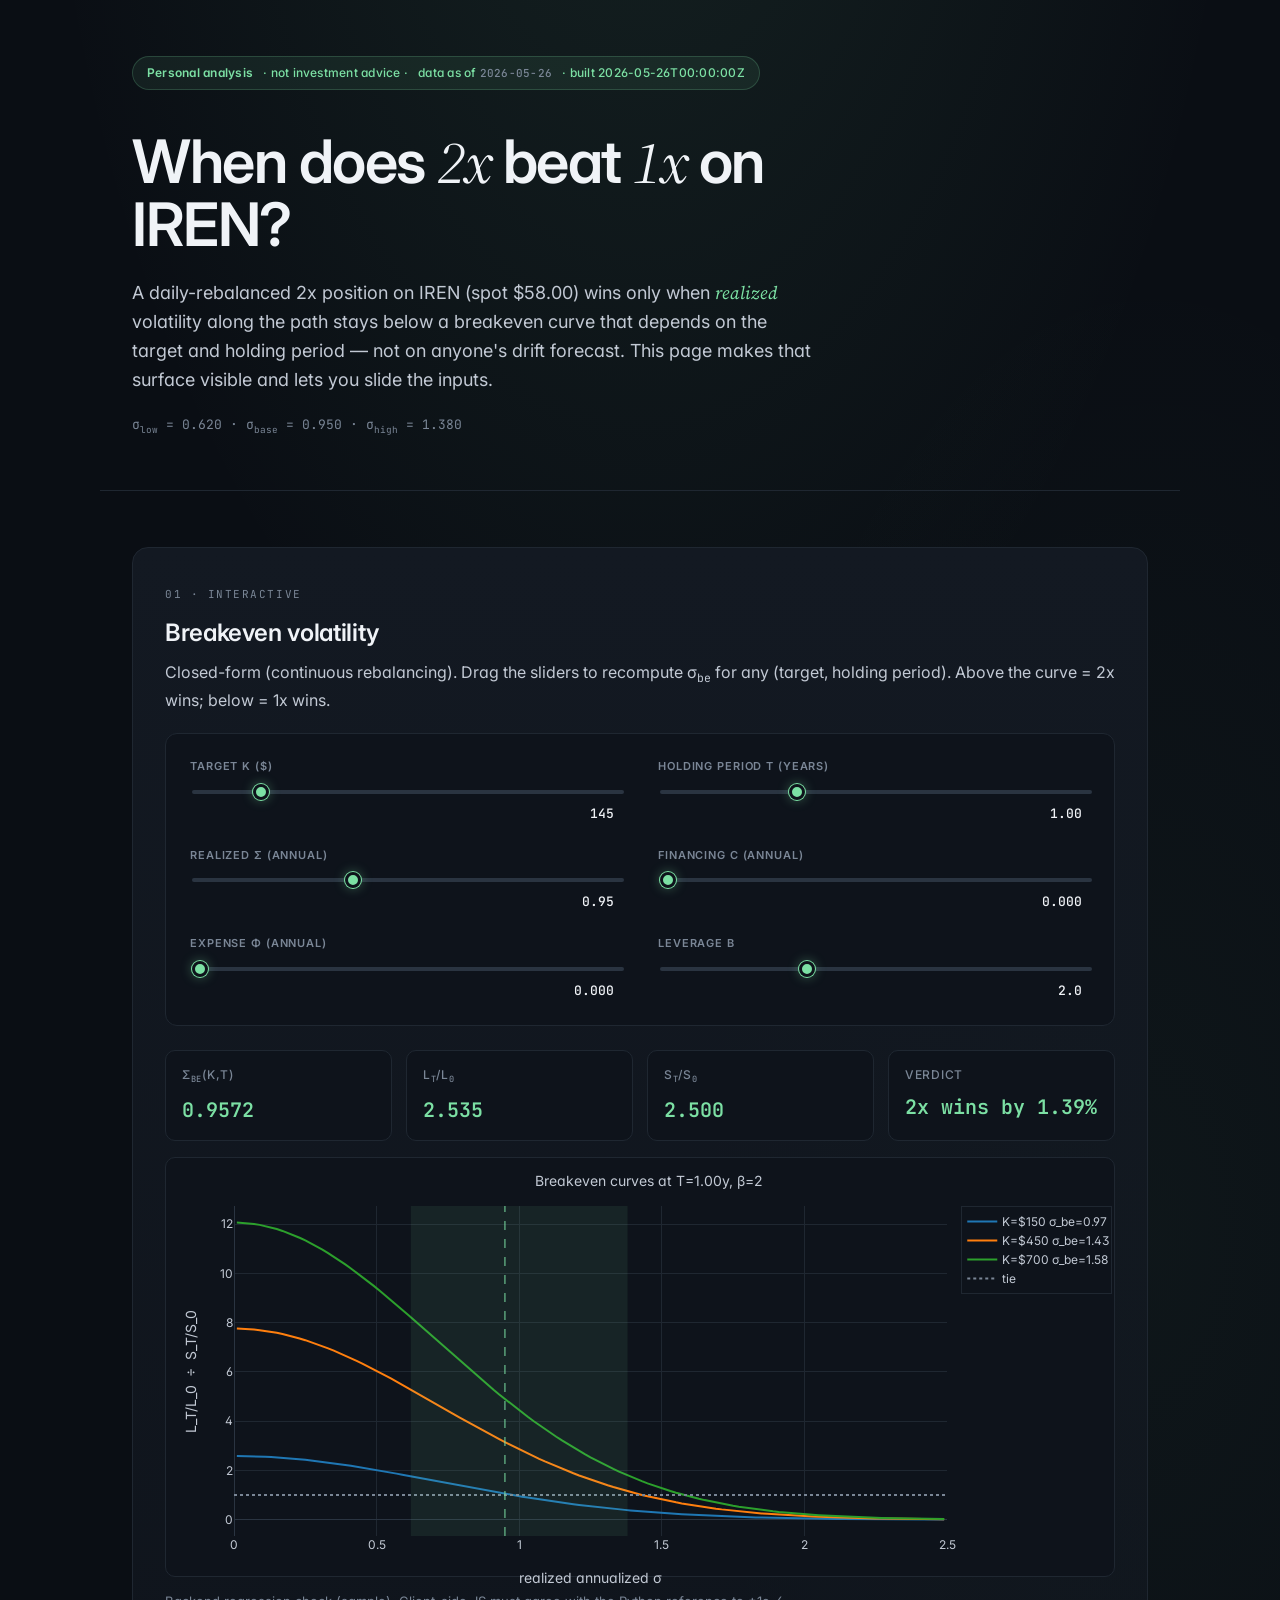
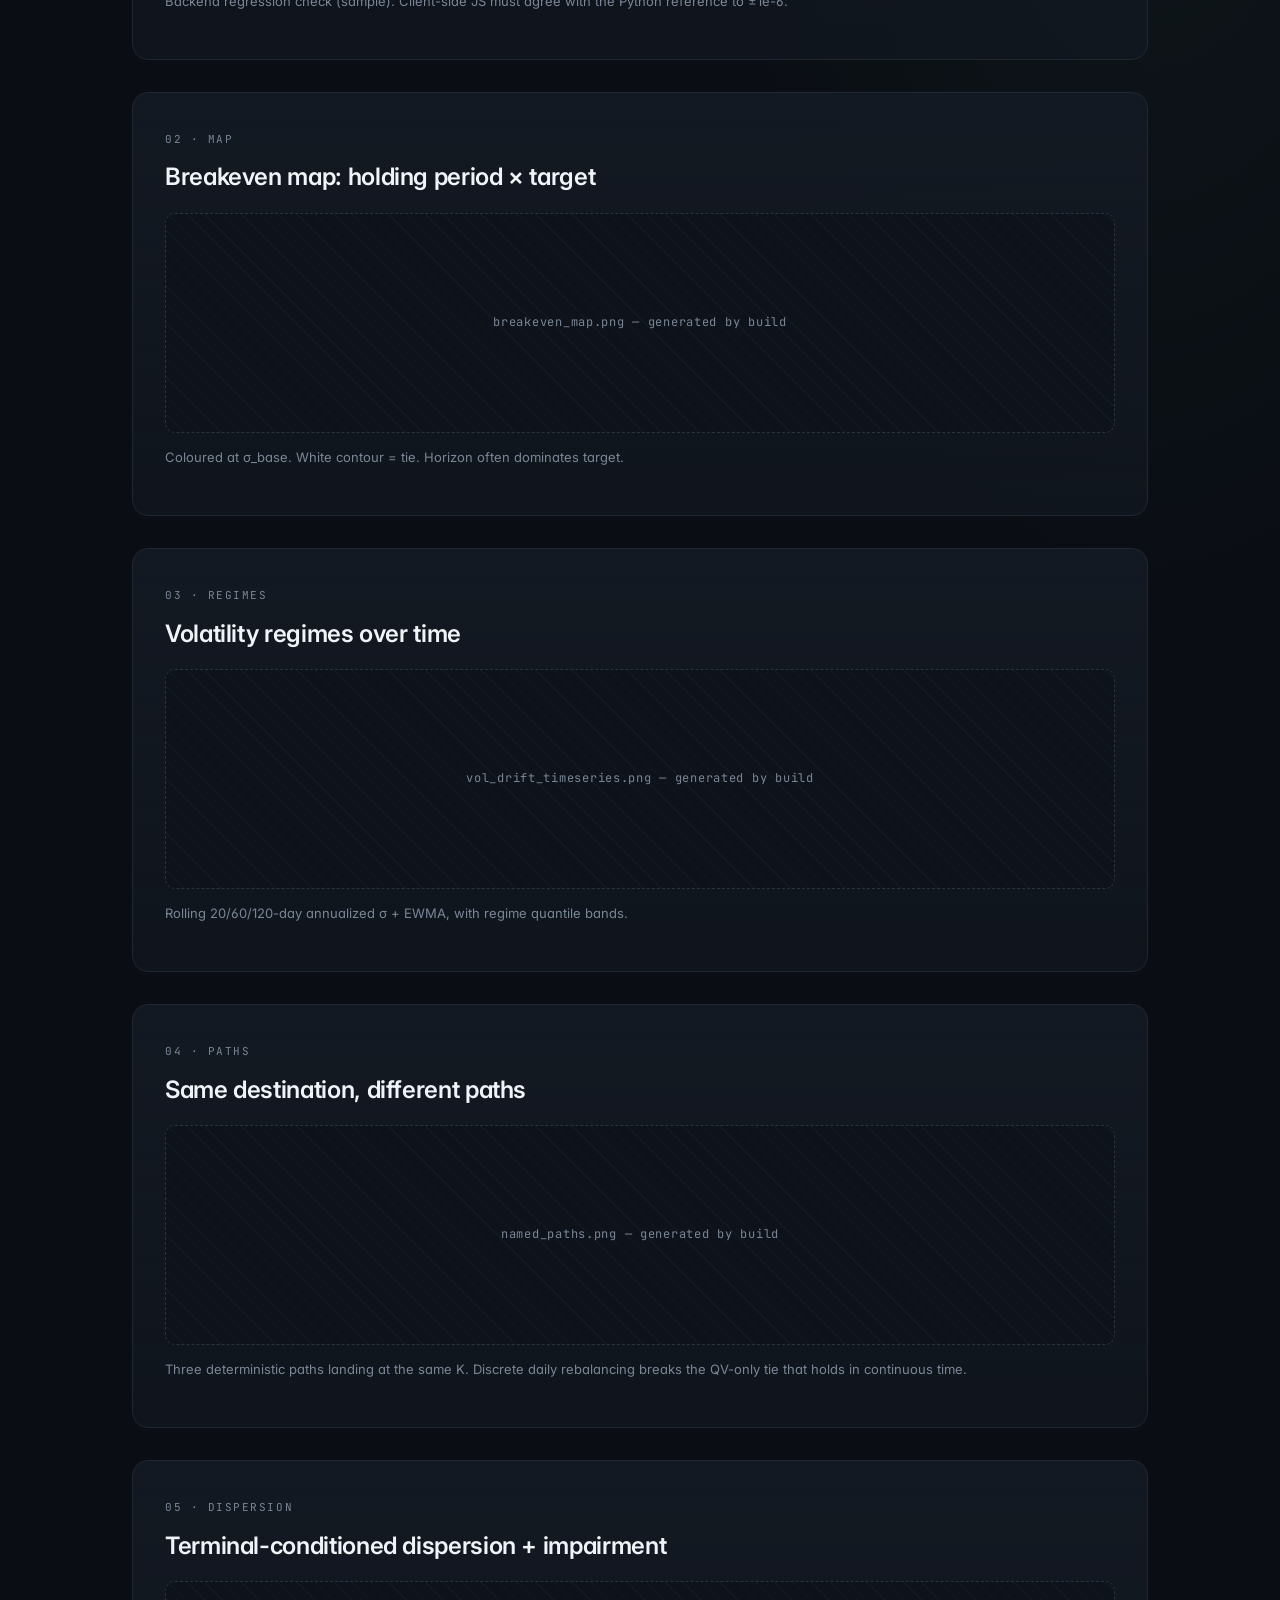
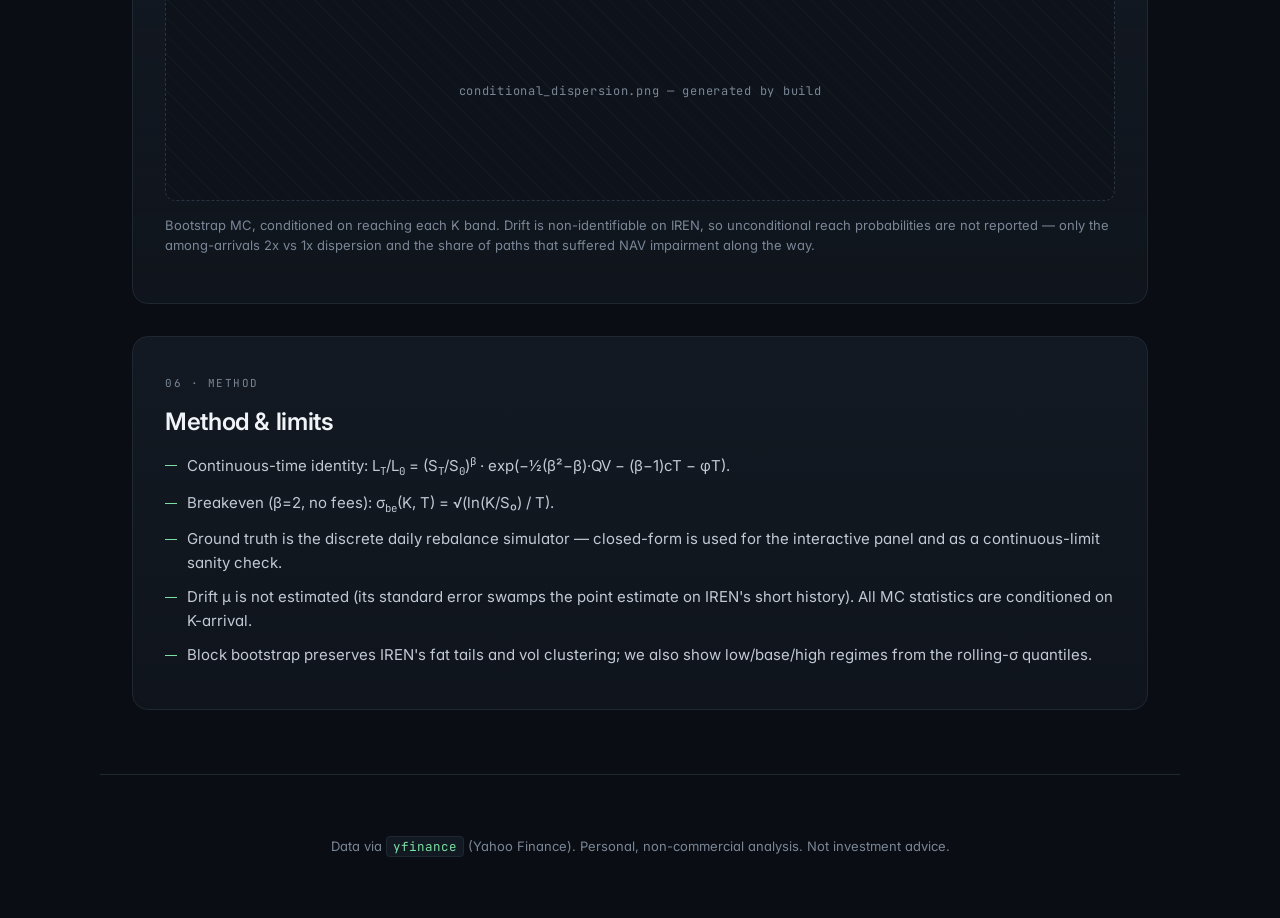
==== web/preview.html @ 47fc7bf4 "Revise : design" ====
<!doctype html>
<!--
  Local preview only — opens directly from disk with sibling-relative paths
  and dummy values. The real template is index.html; the build (`python -m
  ilb.cli build-site`) copies styles.css/breakeven.js into site/assets/ and
  substitutes the {{...}} placeholders. Plot PNGs only exist after build.
-->
<html lang="en">
<head>
  <meta charset="utf-8">
  <meta name="viewport" content="width=device-width, initial-scale=1">
  <title>IREN 2x — breakeven volatility (preview)</title>
  <link rel="preconnect" href="https://fonts.googleapis.com">
  <link rel="preconnect" href="https://fonts.gstatic.com" crossorigin>
  <link rel="stylesheet" href="https://fonts.googleapis.com/css2?family=Inter:wght@400;500;600;700&family=JetBrains+Mono:wght@400;500&family=Source+Serif+4:ital,wght@1,400&display=swap">
  <link rel="stylesheet" href="./styles.css">
  <script src="https://cdn.plot.ly/plotly-2.35.2.min.js" charset="utf-8"></script>
</head>
<body>
  <header>
    <div class="banner">
      <strong>Personal analysis</strong>
      <span>· not investment advice ·</span>
      <span>data as of <time>2026-05-26</time></span>
      <span>· built 2026-05-26T00:00:00Z</span>
    </div>
    <h1>When does <em>2x</em> beat <em>1x</em> on IREN?</h1>
    <p class="lede">
      A daily-rebalanced 2x position on IREN (spot $58.00) wins only when
      <em>realized</em> volatility along the path stays below a breakeven curve
      that depends on the target and holding period — not on anyone's drift
      forecast. This page makes that surface visible and lets you slide the inputs.
    </p>
    <p class="lede small">
      σ<sub>low</sub> = 0.620  ·  σ<sub>base</sub> = 0.950  ·  σ<sub>high</sub> = 1.380
    </p>
  </header>

  <main>
    <section id="interactive">
      <span class="section-num">01 · Interactive</span>
      <h2>Breakeven volatility</h2>
      <p>
        Closed-form (continuous rebalancing). Drag the sliders to recompute
        σ<sub>be</sub> for any (target, holding period). Above the curve =
        2x wins; below = 1x wins.
      </p>
      <div class="controls">
        <label>Target K ($)
          <input type="range" id="ctl-K" min="20" max="800" step="5" value="150">
          <output id="out-K">150</output>
        </label>
        <label>Holding period T (years)
          <input type="range" id="ctl-T" min="0.1" max="3" step="0.05" value="1">
          <output id="out-T">1.00</output>
        </label>
        <label>Realized σ (annual)
          <input type="range" id="ctl-sigma" min="0.05" max="2.5" step="0.01" value="0.95">
          <output id="out-sigma">0.95</output>
        </label>
        <label>Financing c (annual)
          <input type="range" id="ctl-c" min="0" max="0.15" step="0.005" value="0">
          <output id="out-c">0.000</output>
        </label>
        <label>Expense φ (annual)
          <input type="range" id="ctl-phi" min="0" max="0.05" step="0.001" value="0">
          <output id="out-phi">0.000</output>
        </label>
        <label>Leverage β
          <input type="range" id="ctl-beta" min="1.5" max="3" step="0.1" value="2">
          <output id="out-beta">2.0</output>
        </label>
      </div>
      <div class="readouts">
        <div>σ<sub>be</sub>(K,T)<strong id="rd-sigma-be">—</strong></div>
        <div>L<sub>T</sub>/L<sub>0</sub><strong id="rd-LT">—</strong></div>
        <div>S<sub>T</sub>/S<sub>0</sub><strong id="rd-ST">—</strong></div>
        <div>Verdict<strong id="rd-verdict">—</strong></div>
      </div>
      <div id="plot-curve" class="plot"></div>
      <p class="caption">
        Backend regression check (sample). Client-side JS must agree with the
        Python reference to ±1e-6.
      </p>
    </section>

    <section>
      <span class="section-num">02 · Map</span>
      <h2>Breakeven map: holding period × target</h2>
      <div class="plot-placeholder">breakeven_map.png — generated by build</div>
      <p class="caption">Coloured at σ_base. White contour = tie. Horizon often dominates target.</p>
    </section>

    <section>
      <span class="section-num">03 · Regimes</span>
      <h2>Volatility regimes over time</h2>
      <div class="plot-placeholder">vol_drift_timeseries.png — generated by build</div>
      <p class="caption">Rolling 20/60/120-day annualized σ + EWMA, with regime quantile bands.</p>
    </section>

    <section>
      <span class="section-num">04 · Paths</span>
      <h2>Same destination, different paths</h2>
      <div class="plot-placeholder">named_paths.png — generated by build</div>
      <p class="caption">
        Three deterministic paths landing at the same K. Discrete daily
        rebalancing breaks the QV-only tie that holds in continuous time.
      </p>
    </section>

    <section>
      <span class="section-num">05 · Dispersion</span>
      <h2>Terminal-conditioned dispersion + impairment</h2>
      <div class="plot-placeholder">conditional_dispersion.png — generated by build</div>
      <p class="caption">
        Bootstrap MC, conditioned on reaching each K band. Drift is
        non-identifiable on IREN, so unconditional reach probabilities are
        not reported — only the among-arrivals 2x vs 1x dispersion and the
        share of paths that suffered NAV impairment along the way.
      </p>
    </section>

    <section id="method">
      <span class="section-num">06 · Method</span>
      <h2>Method &amp; limits</h2>
      <ul>
        <li>Continuous-time identity:
            L<sub>T</sub>/L<sub>0</sub> = (S<sub>T</sub>/S<sub>0</sub>)<sup>β</sup>
            · exp(−½(β²−β)·QV − (β−1)cT − φT).</li>
        <li>Breakeven (β=2, no fees): σ<sub>be</sub>(K, T) = √(ln(K/S₀) / T).</li>
        <li>Ground truth is the discrete daily rebalance simulator — closed-form
            is used for the interactive panel and as a continuous-limit sanity check.</li>
        <li>Drift μ is not estimated (its standard error swamps the point estimate
            on IREN's short history). All MC statistics are conditioned on K-arrival.</li>
        <li>Block bootstrap preserves IREN's fat tails and vol clustering; we
            also show low/base/high regimes from the rolling-σ quantiles.</li>
      </ul>
    </section>
  </main>

  <footer>
    <p>
      Data via <code>yfinance</code> (Yahoo Finance). Personal, non-commercial
      analysis. Not investment advice.
    </p>
  </footer>

  <style>
    .plot-placeholder {
      display: flex;
      align-items: center;
      justify-content: center;
      min-height: 220px;
      margin-top: 16px;
      border: 1px dashed var(--border-strong);
      border-radius: 10px;
      background:
        repeating-linear-gradient(45deg, transparent 0 12px, rgba(124,224,164,0.03) 12px 13px),
        var(--bg-2);
      color: var(--muted);
      font-family: var(--mono);
      font-size: 12px;
      letter-spacing: 0.06em;
    }
  </style>

  <script>
    // Stub inputs so breakeven.js can render the live Plotly curve without
    // needing the build-time inputs.json next to it.
    (function () {
      const stub = { spot: 58, targets: [150, 450, 700],
                     regimes: { low: 0.62, base: 0.95, high: 1.38 } };
      const origFetch = window.fetch;
      window.fetch = function (input, init) {
        if (typeof input === "string" && input.endsWith("inputs.json")) {
          return Promise.resolve(new Response(JSON.stringify(stub),
            { status: 200, headers: { "Content-Type": "application/json" } }));
        }
        return origFetch ? origFetch(input, init) : Promise.reject("no fetch");
      };
    })();
  </script>
  <script src="./breakeven.js"></script>
</body>
</html>
---- web/styles.css ----
:root {
  --bg: #0a0e14;
  --bg-2: #0e131b;
  --panel: #131922;
  --panel-2: #1a212c;
  --text: #f0f3f7;
  --text-dim: #c2c9d4;
  --muted: #7a8696;
  --border: #1f2731;
  --border-strong: #2a3441;
  --accent: #7ce0a4;
  --accent-soft: rgba(124, 224, 164, 0.08);
  --accent-warm: #f4b65a;
  --good: #7ce0a4;
  --bad: #ef6b5c;
  --mono: "JetBrains Mono", ui-monospace, "SFMono-Regular", Menlo, monospace;
  --sans: "Inter", -apple-system, BlinkMacSystemFont, "Segoe UI", Roboto, sans-serif;
  --serif: "Source Serif 4", "Source Serif Pro", Georgia, serif;
}

* { box-sizing: border-box; }

html { scroll-behavior: smooth; }
html, body { margin: 0; background: var(--bg); color: var(--text); }

body {
  font-family: var(--sans);
  font-feature-settings: "cv11", "ss01";
  -webkit-font-smoothing: antialiased;
  -moz-osx-font-smoothing: grayscale;
  line-height: 1.6;
  min-height: 100vh;
  background:
    radial-gradient(ellipse 80% 50% at 50% -10%, rgba(124, 224, 164, 0.10), transparent 60%),
    radial-gradient(ellipse 60% 40% at 90% 30%, rgba(124, 224, 164, 0.04), transparent 60%),
    var(--bg);
}

em {
  font-family: var(--serif);
  font-style: italic;
  font-weight: 400;
  color: var(--text);
}

header, main, footer {
  max-width: 1080px;
  margin: 0 auto;
  padding: 0 32px;
}

header {
  padding-top: 56px;
  padding-bottom: 40px;
  border-bottom: 1px solid var(--border);
  margin-bottom: 56px;
}

.banner {
  display: inline-flex;
  align-items: center;
  gap: 10px;
  background: var(--accent-soft);
  color: var(--accent);
  padding: 6px 14px;
  border: 1px solid rgba(124, 224, 164, 0.2);
  border-radius: 100px;
  font-size: 12px;
  font-weight: 500;
  letter-spacing: 0.02em;
  margin-bottom: 32px;
}
.banner strong { font-weight: 600; }
.banner time {
  color: var(--muted);
  font-family: var(--mono);
  font-size: 11px;
}

h1 {
  font-size: clamp(36px, 5.2vw, 60px);
  line-height: 1.04;
  letter-spacing: -0.025em;
  font-weight: 600;
  margin: 8px 0 24px;
  max-width: 18ch;
}

h2 {
  font-size: 24px;
  margin: 0 0 8px;
  font-weight: 600;
  letter-spacing: -0.015em;
  border: none;
  padding: 0;
}

.lede {
  color: var(--text-dim);
  max-width: 680px;
  font-size: 18px;
  font-weight: 400;
  line-height: 1.6;
}
.lede.small {
  font-size: 13px;
  color: var(--muted);
  margin-top: 20px;
  font-family: var(--mono);
}
.lede em { color: var(--accent); }

section {
  margin-bottom: 32px;
  padding: 32px;
  background: linear-gradient(180deg, var(--panel) 0%, rgba(19, 25, 34, 0.6) 100%);
  border: 1px solid var(--border);
  border-radius: 16px;
  transition: border-color 0.2s ease, transform 0.2s ease;
}
section:hover { border-color: var(--border-strong); }

.section-num {
  display: inline-block;
  font-family: var(--mono);
  font-size: 11px;
  color: var(--muted);
  letter-spacing: 0.14em;
  text-transform: uppercase;
  margin-bottom: 10px;
}

section p {
  color: var(--text-dim);
  margin: 8px 0 16px;
}

section img {
  display: block;
  max-width: 100%;
  height: auto;
  margin-top: 16px;
  border: 1px solid var(--border);
  border-radius: 10px;
  background: var(--bg-2);
}

.caption {
  color: var(--muted);
  font-size: 13px;
  margin-top: 14px;
  line-height: 1.55;
}

.controls {
  display: grid;
  grid-template-columns: repeat(2, minmax(280px, 1fr));
  gap: 22px 36px;
  background: var(--bg-2);
  padding: 24px;
  border-radius: 12px;
  border: 1px solid var(--border);
  margin: 20px 0;
}
@media (max-width: 720px) {
  .controls { grid-template-columns: 1fr; gap: 18px; }
  header, main, footer { padding: 0 20px; }
  header { padding-top: 32px; }
  section { padding: 24px 20px; }
  h1 { font-size: 34px; }
}

.controls label {
  display: grid;
  grid-template-columns: 1fr auto;
  align-items: baseline;
  font-size: 11px;
  color: var(--muted);
  gap: 8px;
  text-transform: uppercase;
  letter-spacing: 0.08em;
  font-weight: 600;
}
.controls input[type="range"] {
  -webkit-appearance: none;
  appearance: none;
  width: 100%;
  height: 4px;
  background: var(--border-strong);
  border-radius: 100px;
  accent-color: var(--accent);
  grid-column: 1 / 3;
  margin-top: 6px;
  outline: none;
  cursor: pointer;
}
.controls input[type="range"]::-webkit-slider-thumb {
  -webkit-appearance: none;
  appearance: none;
  width: 16px;
  height: 16px;
  background: var(--accent);
  border-radius: 50%;
  border: 3px solid var(--bg-2);
  box-shadow: 0 0 0 1px var(--accent), 0 0 12px rgba(124, 224, 164, 0.4);
  cursor: grab;
  transition: transform 0.15s ease;
}
.controls input[type="range"]::-webkit-slider-thumb:active { transform: scale(1.15); cursor: grabbing; }
.controls input[type="range"]::-moz-range-thumb {
  width: 14px;
  height: 14px;
  background: var(--accent);
  border-radius: 50%;
  border: 2px solid var(--bg-2);
  box-shadow: 0 0 0 1px var(--accent);
  cursor: grab;
}

.controls output {
  font-family: var(--mono);
  font-variant-numeric: tabular-nums;
  color: var(--text);
  text-align: right;
  font-size: 13px;
  letter-spacing: 0;
  text-transform: none;
  font-weight: 500;
}

.readouts {
  display: grid;
  grid-template-columns: repeat(auto-fit, minmax(220px, 1fr));
  gap: 14px;
  margin: 24px 0 8px;
}
.readouts > div {
  background: var(--bg-2);
  border: 1px solid var(--border);
  border-radius: 10px;
  padding: 14px 16px;
  font-size: 12px;
  color: var(--muted);
  text-transform: uppercase;
  letter-spacing: 0.06em;
  font-weight: 500;
}
.readouts strong {
  display: block;
  color: var(--accent);
  font-family: var(--mono);
  font-variant-numeric: tabular-nums;
  font-size: 20px;
  font-weight: 600;
  margin-top: 6px;
  letter-spacing: 0;
  text-transform: none;
}

.plot {
  min-height: 420px;
  margin-top: 16px;
  background: var(--bg-2);
  border: 1px solid var(--border);
  border-radius: 10px;
  padding: 8px;
}

ul {
  padding-left: 0;
  list-style: none;
  margin: 12px 0 0;
}
ul li {
  padding-left: 22px;
  margin-bottom: 10px;
  position: relative;
  color: var(--text-dim);
  font-size: 15px;
  line-height: 1.6;
}
ul li::before {
  content: "";
  position: absolute;
  left: 0;
  top: 12px;
  width: 12px;
  height: 1px;
  background: var(--accent);
}

footer {
  padding: 48px 32px;
  text-align: center;
  color: var(--muted);
  font-size: 13px;
  margin-top: 64px;
  border-top: 1px solid var(--border);
  max-width: 1080px;
}

code {
  background: var(--panel);
  border: 1px solid var(--border);
  padding: 1px 6px;
  border-radius: 4px;
  font-size: 12.5px;
  font-family: var(--mono);
  color: var(--accent);
}

sub, sup {
  font-family: var(--mono);
  font-size: 0.72em;
}

::selection { background: var(--accent-soft); color: var(--accent); }
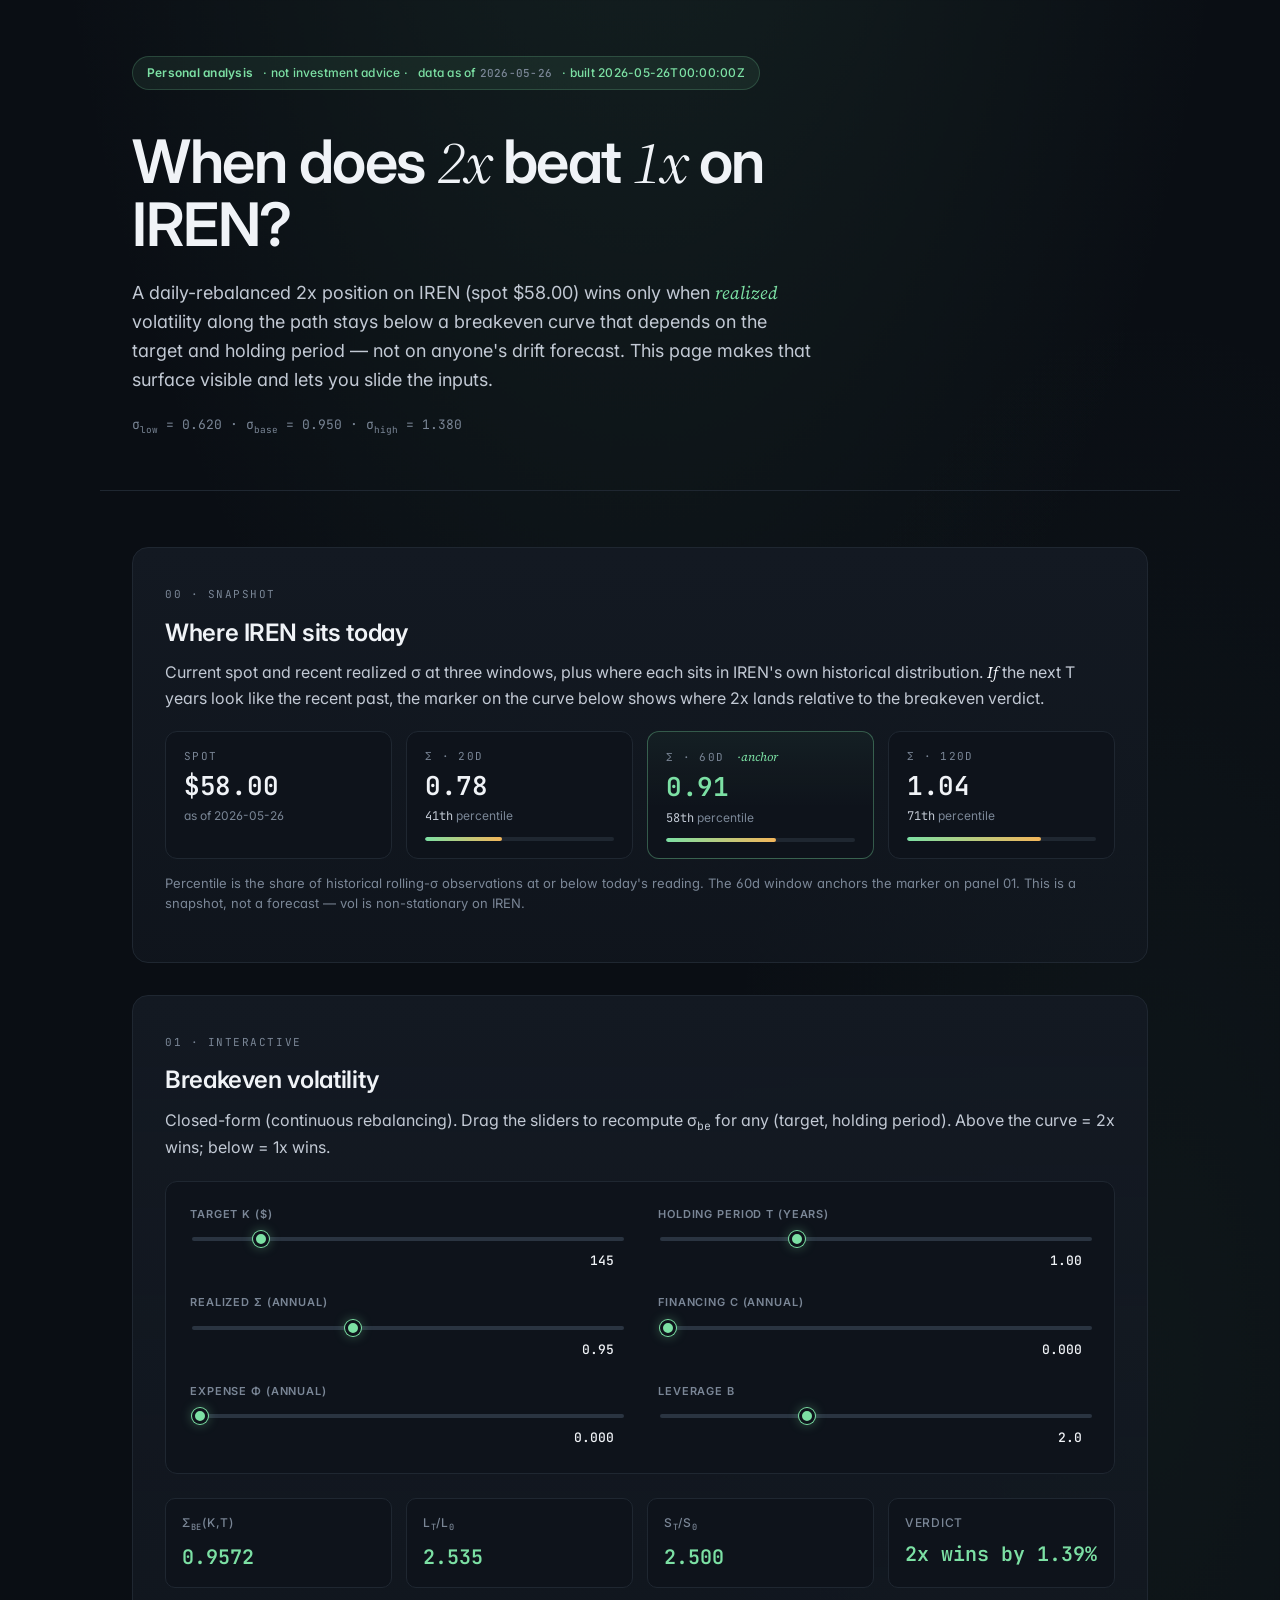
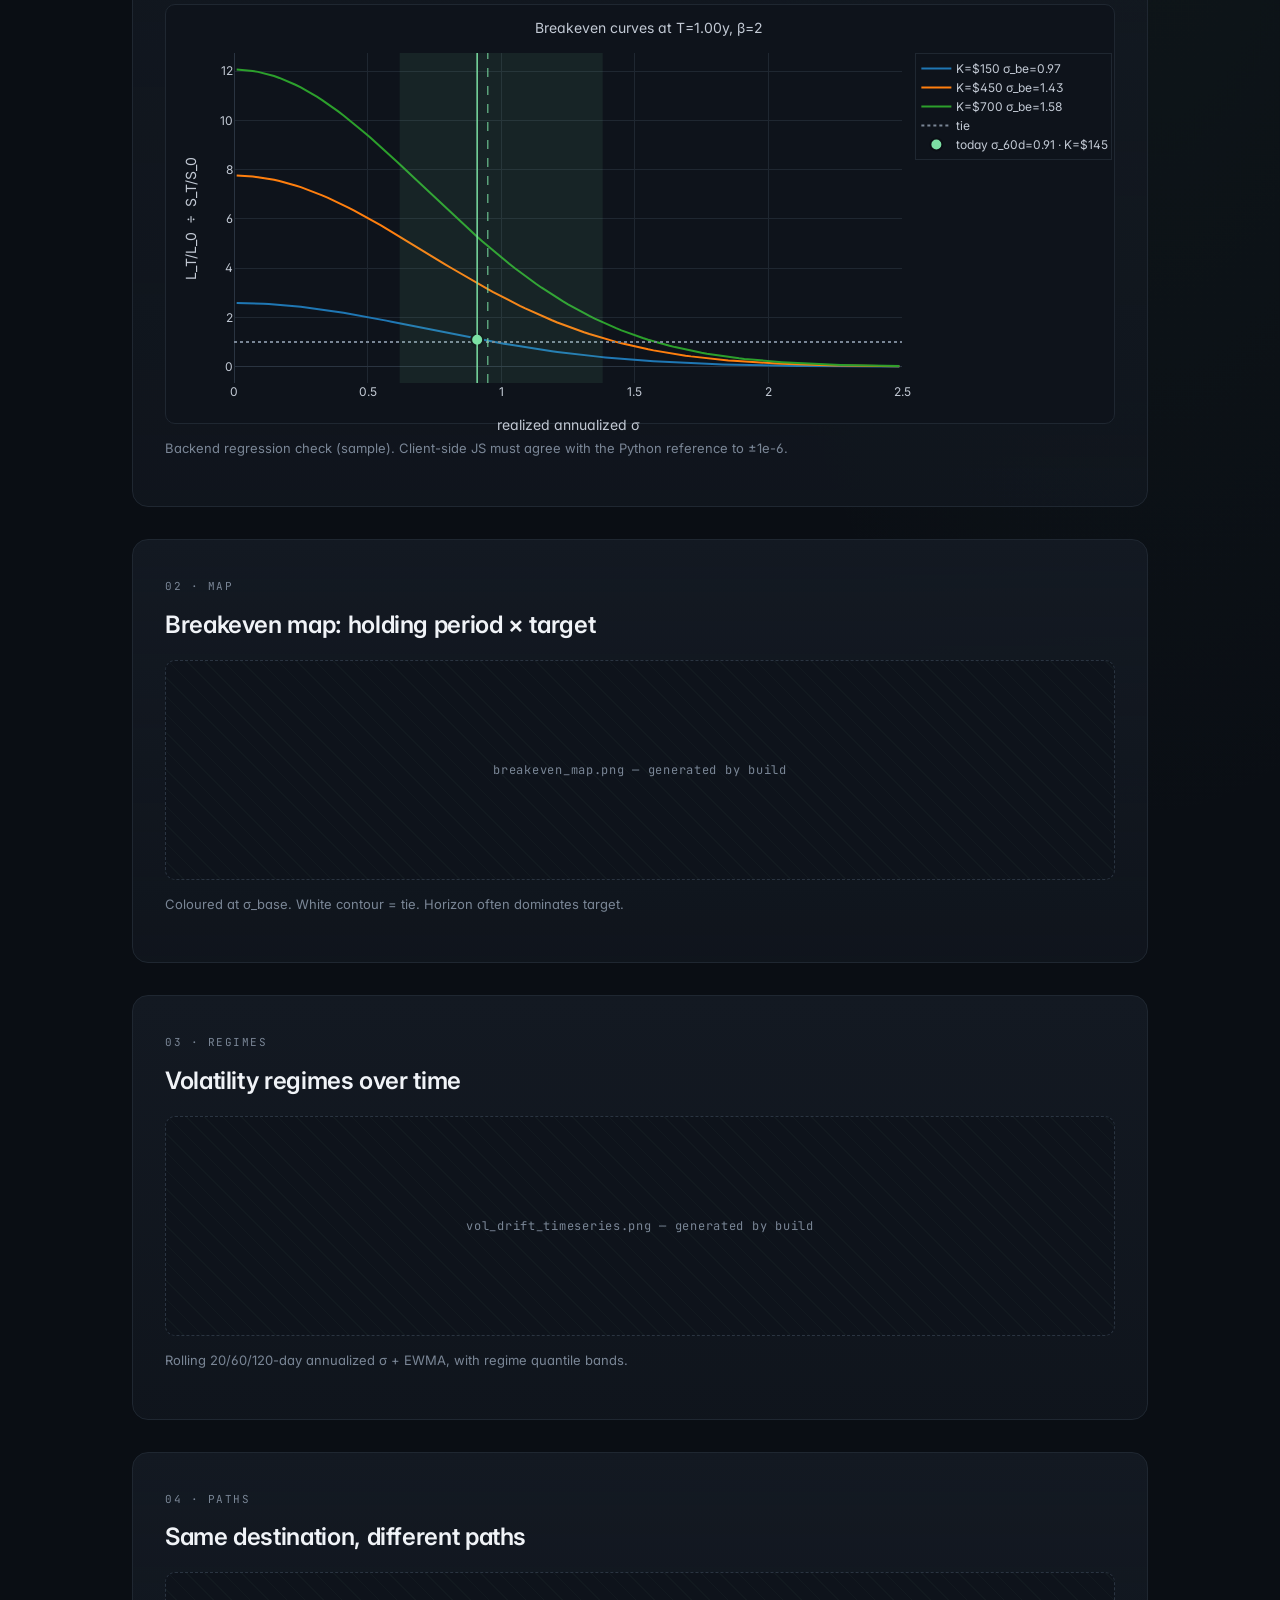
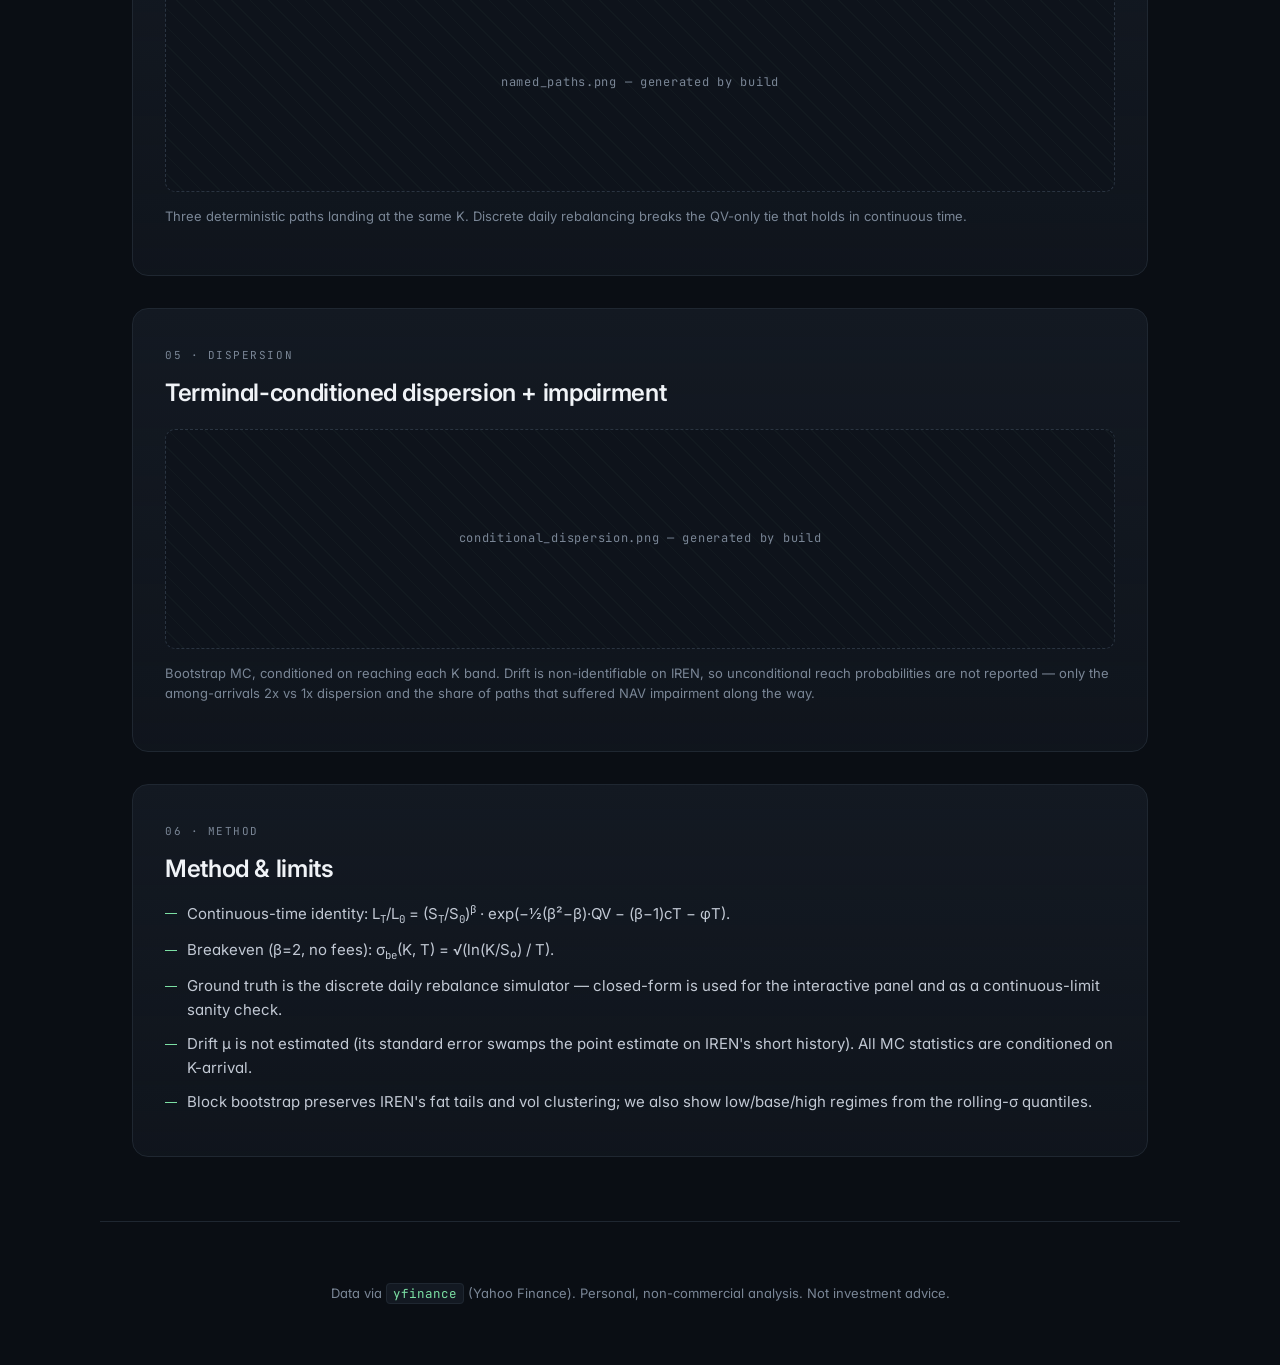
==== commit 9b2de4b3: "Revise : design" ====
--- a/web/preview.html
+++ b/web/preview.html
@@ -37,6 +37,47 @@
   </header>
 
   <main>
+    <section id="snapshot">
+      <span class="section-num">00 · Snapshot</span>
+      <h2>Where IREN sits today</h2>
+      <p>
+        Current spot and recent realized σ at three windows, plus where each
+        sits in IREN's own historical distribution. <em>If</em> the next
+        T years look like the recent past, the marker on the curve below shows
+        where 2x lands relative to the breakeven verdict.
+      </p>
+      <div class="snapshot-grid">
+        <div class="snap-card">
+          <span class="snap-label">Spot</span>
+          <strong class="snap-value" id="snap-spot">$58.00</strong>
+          <span class="snap-sub">as of 2026-05-26</span>
+        </div>
+        <div class="snap-card" data-window="20">
+          <span class="snap-label">σ · 20d</span>
+          <strong class="snap-value" id="snap-sig20">—</strong>
+          <span class="snap-sub"><span id="snap-pct20">—</span> percentile</span>
+          <div class="snap-bar"><div class="snap-bar-fill" id="snap-bar20"></div></div>
+        </div>
+        <div class="snap-card highlight" data-window="60">
+          <span class="snap-label">σ · 60d <em>·anchor</em></span>
+          <strong class="snap-value" id="snap-sig60">—</strong>
+          <span class="snap-sub"><span id="snap-pct60">—</span> percentile</span>
+          <div class="snap-bar"><div class="snap-bar-fill" id="snap-bar60"></div></div>
+        </div>
+        <div class="snap-card" data-window="120">
+          <span class="snap-label">σ · 120d</span>
+          <strong class="snap-value" id="snap-sig120">—</strong>
+          <span class="snap-sub"><span id="snap-pct120">—</span> percentile</span>
+          <div class="snap-bar"><div class="snap-bar-fill" id="snap-bar120"></div></div>
+        </div>
+      </div>
+      <p class="caption">
+        Percentile is the share of historical rolling-σ observations at or
+        below today's reading. The 60d window anchors the marker on panel 01.
+        This is a snapshot, not a forecast — vol is non-stationary on IREN.
+      </p>
+    </section>
+
     <section id="interactive">
       <span class="section-num">01 · Interactive</span>
       <h2>Breakeven volatility</h2>
@@ -169,7 +210,12 @@
     // needing the build-time inputs.json next to it.
     (function () {
       const stub = { spot: 58, targets: [150, 450, 700],
-                     regimes: { low: 0.62, base: 0.95, high: 1.38 } };
+                     regimes: { low: 0.62, base: 0.95, high: 1.38 },
+                     sigma_now: {
+                       d20:  { sigma: 0.78, pct: 0.41, window: 20 },
+                       d60:  { sigma: 0.91, pct: 0.58, window: 60 },
+                       d120: { sigma: 1.04, pct: 0.71, window: 120 }
+                     } };
       const origFetch = window.fetch;
       window.fetch = function (input, init) {
         if (typeof input === "string" && input.endsWith("inputs.json")) {
--- a/web/styles.css
+++ b/web/styles.css
@@ -266,6 +266,79 @@
   padding: 8px;
 }
 
+.snapshot-grid {
+  display: grid;
+  grid-template-columns: repeat(auto-fit, minmax(180px, 1fr));
+  gap: 14px;
+  margin: 20px 0 12px;
+}
+.snap-card {
+  background: var(--bg-2);
+  border: 1px solid var(--border);
+  border-radius: 12px;
+  padding: 16px 18px;
+  display: flex;
+  flex-direction: column;
+  gap: 6px;
+  transition: border-color 0.2s ease, transform 0.2s ease;
+}
+.snap-card:hover { border-color: var(--border-strong); }
+.snap-card.highlight {
+  border-color: rgba(124, 224, 164, 0.35);
+  background:
+    linear-gradient(180deg, rgba(124, 224, 164, 0.06) 0%, transparent 60%),
+    var(--bg-2);
+}
+.snap-label {
+  font-family: var(--mono);
+  font-size: 11px;
+  color: var(--muted);
+  text-transform: uppercase;
+  letter-spacing: 0.12em;
+}
+.snap-label em {
+  color: var(--accent);
+  font-style: italic;
+  font-family: var(--serif);
+  font-size: 12px;
+  margin-left: 4px;
+  letter-spacing: 0;
+  text-transform: none;
+}
+.snap-value {
+  font-family: var(--mono);
+  font-variant-numeric: tabular-nums;
+  font-size: 26px;
+  font-weight: 600;
+  color: var(--text);
+  letter-spacing: -0.01em;
+  line-height: 1.1;
+}
+.snap-card.highlight .snap-value { color: var(--accent); }
+.snap-sub {
+  font-size: 12px;
+  color: var(--muted);
+}
+.snap-sub span {
+  font-family: var(--mono);
+  color: var(--text-dim);
+  font-variant-numeric: tabular-nums;
+}
+.snap-bar {
+  margin-top: 4px;
+  height: 4px;
+  background: var(--border);
+  border-radius: 100px;
+  overflow: hidden;
+}
+.snap-bar-fill {
+  height: 100%;
+  width: 0%;
+  background: linear-gradient(90deg, var(--accent) 0%, var(--accent-warm) 100%);
+  border-radius: 100px;
+  transition: width 0.6s cubic-bezier(0.2, 0.8, 0.2, 1);
+}
+
 ul {
   padding-left: 0;
   list-style: none;
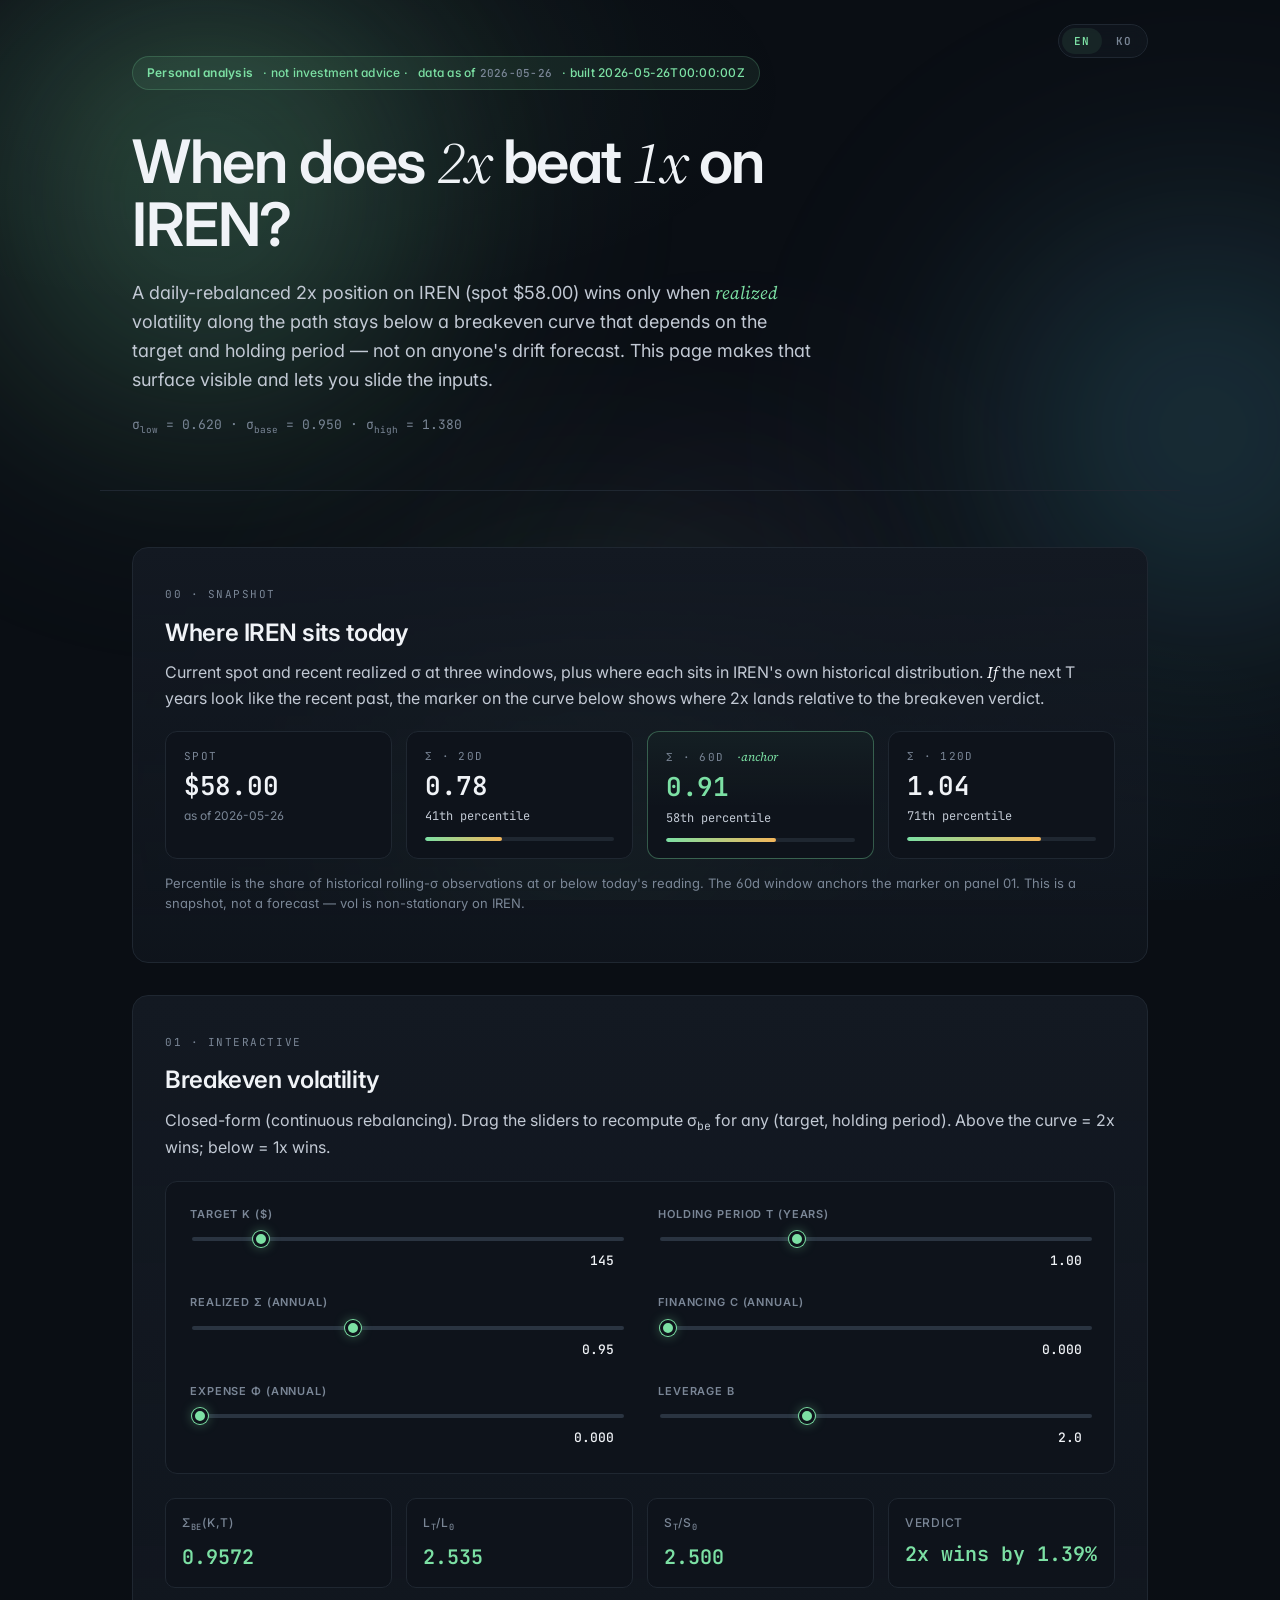
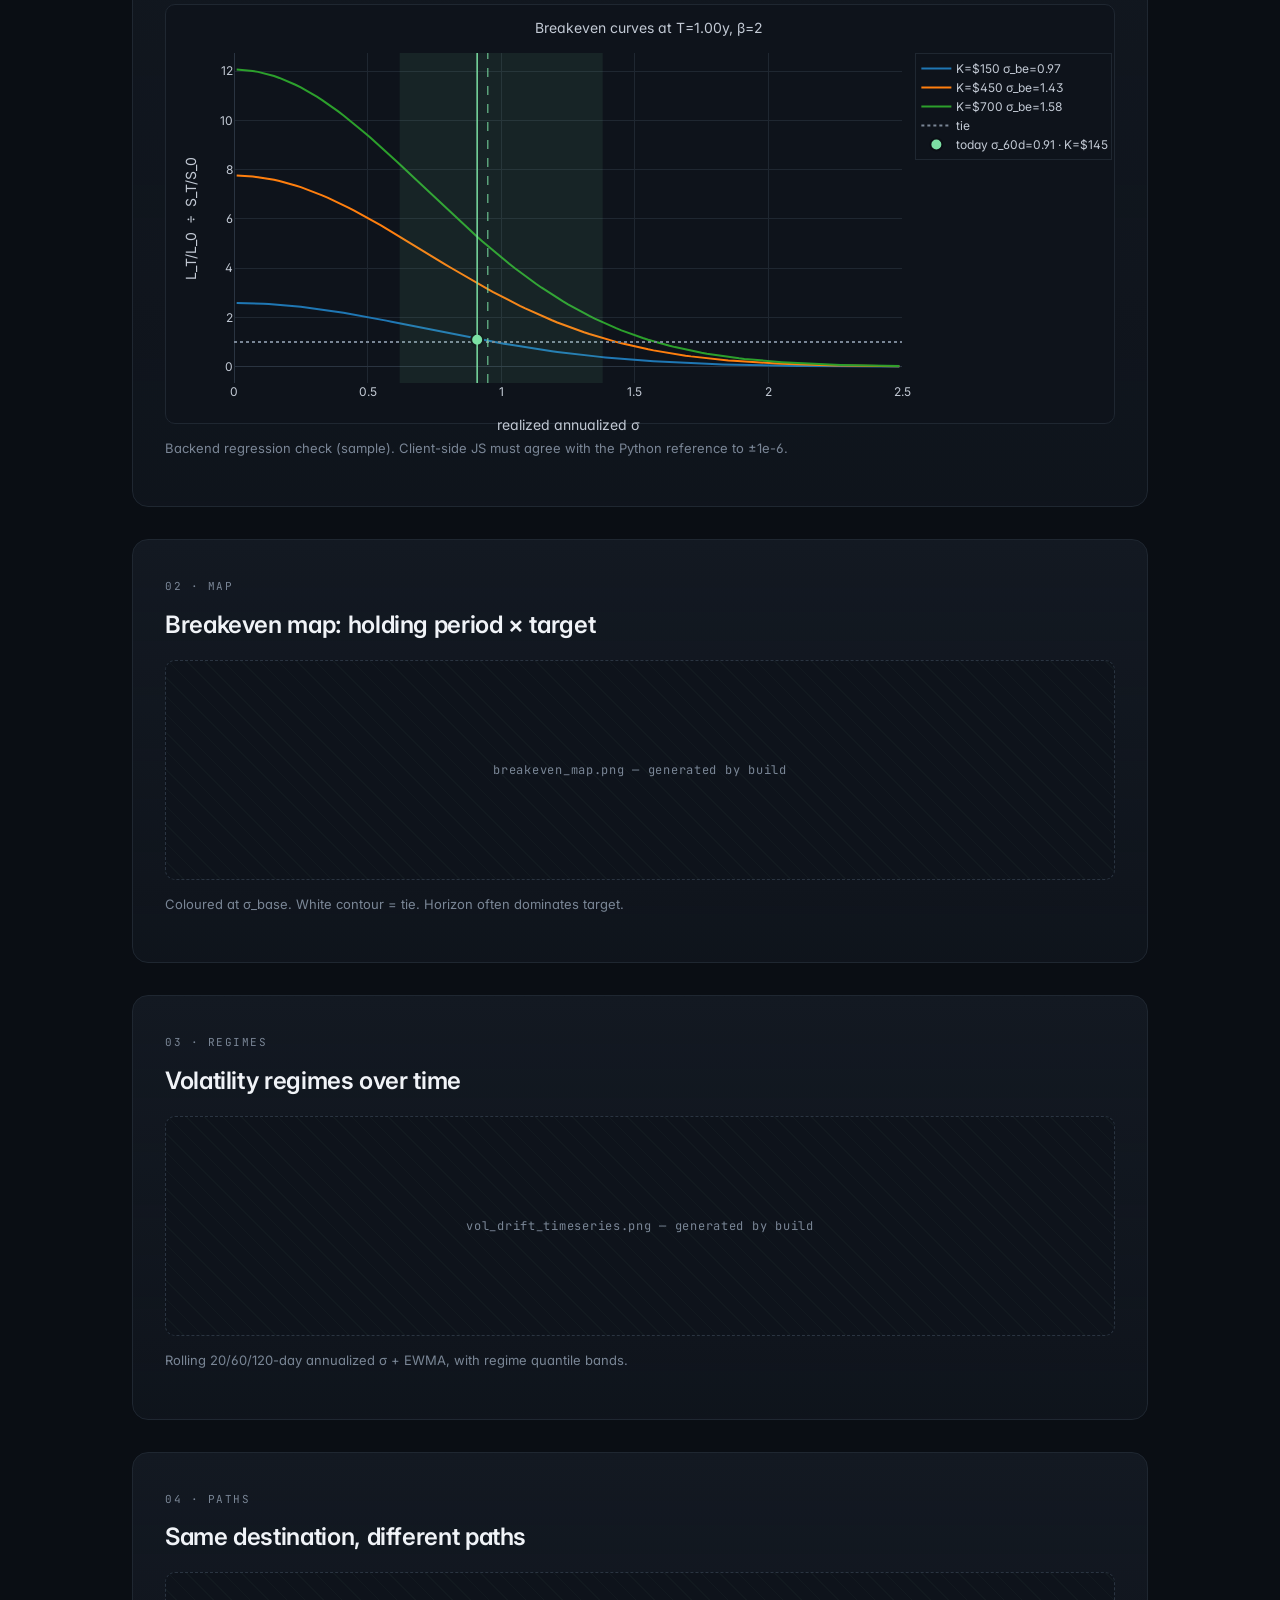
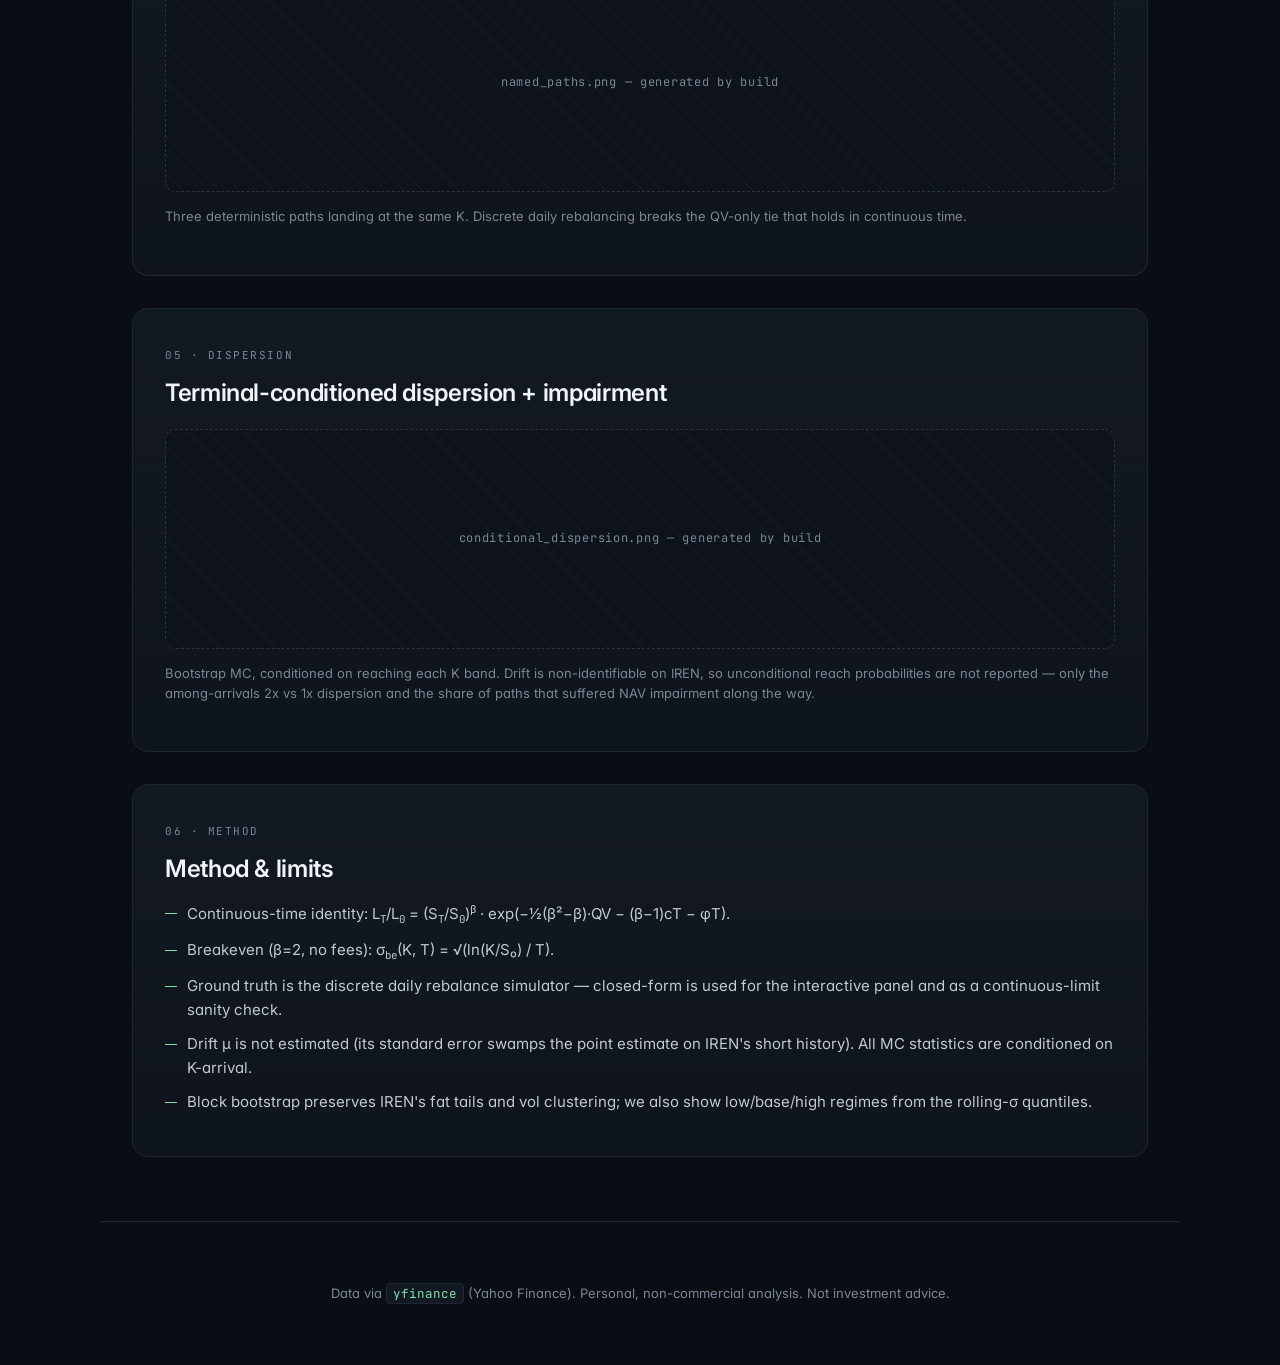
==== commit 74118f24: "Revise : design" ====
--- a/web/preview.html
+++ b/web/preview.html
@@ -17,15 +17,29 @@
   <script src="https://cdn.plot.ly/plotly-2.35.2.min.js" charset="utf-8"></script>
 </head>
 <body>
+  <div class="aurora" aria-hidden="true">
+    <span class="aurora-blob b1"></span>
+    <span class="aurora-blob b2"></span>
+    <span class="aurora-blob b3"></span>
+    <span class="aurora-blob b4"></span>
+  </div>
+
   <header>
+    <div class="lang-toggle" role="group" aria-label="Language">
+      <button type="button" data-lang="en" class="active">EN</button>
+      <button type="button" data-lang="ko">KO</button>
+    </div>
+
     <div class="banner">
-      <strong>Personal analysis</strong>
-      <span>· not investment advice ·</span>
-      <span>data as of <time>2026-05-26</time></span>
-      <span>· built 2026-05-26T00:00:00Z</span>
+      <strong data-ko="개인 분석">Personal analysis</strong>
+      <span data-ko="· 투자 자문 아님 ·">· not investment advice ·</span>
+      <span data-ko="데이터 기준일 2026-05-26">data as of <time>2026-05-26</time></span>
+      <span data-ko="· 빌드 2026-05-26T00:00:00Z">· built 2026-05-26T00:00:00Z</span>
     </div>
-    <h1>When does <em>2x</em> beat <em>1x</em> on IREN?</h1>
-    <p class="lede">
+    <h1 data-ko="IREN에서 <em>2x</em>가 <em>1x</em>를 이기는 조건은?">
+      When does <em>2x</em> beat <em>1x</em> on IREN?
+    </h1>
+    <p class="lede" data-ko="IREN(현재가 $58.00)을 일간 재조정 2x로 보유했을 때, 경로상의 <em>실현</em> 변동성이 목표가와 보유기간에 따라 결정되는 손익분기 곡선 아래에 머무를 때만 1x를 이깁니다. 누군가의 drift 예측이 아니라 그 표면 자체를 보여주고, 입력값을 직접 슬라이드해볼 수 있게 만든 페이지입니다.">
       A daily-rebalanced 2x position on IREN (spot $58.00) wins only when
       <em>realized</em> volatility along the path stays below a breakeven curve
       that depends on the target and holding period — not on anyone's drift
@@ -38,9 +52,9 @@
 
   <main>
     <section id="snapshot">
-      <span class="section-num">00 · Snapshot</span>
-      <h2>Where IREN sits today</h2>
-      <p>
+      <span class="section-num" data-ko="00 · 현재 상태">00 · Snapshot</span>
+      <h2 data-ko="IREN의 현재 위치">Where IREN sits today</h2>
+      <p data-ko="현재 스팟과 세 가지 윈도우의 최근 실현 σ, 그리고 각 σ가 IREN 자체 역사 분포에서 어디에 있는지를 보여줍니다. <em>만약</em> 향후 T년이 최근과 비슷하다면, 아래 곡선의 마커가 2x가 손익분기 평결에 비해 어디에 떨어지는지를 표시합니다.">
         Current spot and recent realized σ at three windows, plus where each
         sits in IREN's own historical distribution. <em>If</em> the next
         T years look like the recent past, the marker on the curve below shows
@@ -48,30 +62,36 @@
       </p>
       <div class="snapshot-grid">
         <div class="snap-card">
-          <span class="snap-label">Spot</span>
+          <span class="snap-label" data-ko="현재가">Spot</span>
           <strong class="snap-value" id="snap-spot">$58.00</strong>
-          <span class="snap-sub">as of 2026-05-26</span>
+          <span class="snap-sub" data-ko="2026-05-26 기준">as of 2026-05-26</span>
         </div>
         <div class="snap-card" data-window="20">
-          <span class="snap-label">σ · 20d</span>
+          <span class="snap-label" data-ko="σ · 20일">σ · 20d</span>
           <strong class="snap-value" id="snap-sig20">—</strong>
-          <span class="snap-sub"><span id="snap-pct20">—</span> percentile</span>
+          <span class="snap-sub">
+            <span id="snap-pct20">—</span><span data-ko=" 백분위"> percentile</span>
+          </span>
           <div class="snap-bar"><div class="snap-bar-fill" id="snap-bar20"></div></div>
         </div>
         <div class="snap-card highlight" data-window="60">
-          <span class="snap-label">σ · 60d <em>·anchor</em></span>
+          <span class="snap-label" data-ko="σ · 60일 <em>·기준</em>">σ · 60d <em>·anchor</em></span>
           <strong class="snap-value" id="snap-sig60">—</strong>
-          <span class="snap-sub"><span id="snap-pct60">—</span> percentile</span>
+          <span class="snap-sub">
+            <span id="snap-pct60">—</span><span data-ko=" 백분위"> percentile</span>
+          </span>
           <div class="snap-bar"><div class="snap-bar-fill" id="snap-bar60"></div></div>
         </div>
         <div class="snap-card" data-window="120">
-          <span class="snap-label">σ · 120d</span>
+          <span class="snap-label" data-ko="σ · 120일">σ · 120d</span>
           <strong class="snap-value" id="snap-sig120">—</strong>
-          <span class="snap-sub"><span id="snap-pct120">—</span> percentile</span>
+          <span class="snap-sub">
+            <span id="snap-pct120">—</span><span data-ko=" 백분위"> percentile</span>
+          </span>
           <div class="snap-bar"><div class="snap-bar-fill" id="snap-bar120"></div></div>
         </div>
       </div>
-      <p class="caption">
+      <p class="caption" data-ko="백분위는 역사적 rolling-σ 관측치 중 오늘 수치 이하의 비율입니다. 60일 윈도우가 패널 01의 마커를 결정합니다. 예측이 아니라 스냅샷이며 — IREN의 변동성은 비정상(non-stationary)입니다.">
         Percentile is the share of historical rolling-σ observations at or
         below today's reading. The 60d window anchors the marker on panel 01.
         This is a snapshot, not a forecast — vol is non-stationary on IREN.
@@ -79,81 +99,88 @@
     </section>
 
     <section id="interactive">
-      <span class="section-num">01 · Interactive</span>
-      <h2>Breakeven volatility</h2>
-      <p>
+      <span class="section-num" data-ko="01 · 인터랙티브">01 · Interactive</span>
+      <h2 data-ko="손익분기 변동성">Breakeven volatility</h2>
+      <p data-ko="닫힌형 식(연속 재조정 가정). 슬라이더를 움직여 임의의 (목표, 보유기간)에 대한 σ<sub>be</sub>를 다시 계산합니다. 곡선 위 = 2x 우세, 아래 = 1x 우세.">
         Closed-form (continuous rebalancing). Drag the sliders to recompute
         σ<sub>be</sub> for any (target, holding period). Above the curve =
         2x wins; below = 1x wins.
       </p>
       <div class="controls">
-        <label>Target K ($)
+        <label>
+          <span data-ko="목표가 K ($)">Target K ($)</span>
           <input type="range" id="ctl-K" min="20" max="800" step="5" value="150">
           <output id="out-K">150</output>
         </label>
-        <label>Holding period T (years)
+        <label>
+          <span data-ko="보유기간 T (년)">Holding period T (years)</span>
           <input type="range" id="ctl-T" min="0.1" max="3" step="0.05" value="1">
           <output id="out-T">1.00</output>
         </label>
-        <label>Realized σ (annual)
+        <label>
+          <span data-ko="실현 σ (연율)">Realized σ (annual)</span>
           <input type="range" id="ctl-sigma" min="0.05" max="2.5" step="0.01" value="0.95">
           <output id="out-sigma">0.95</output>
         </label>
-        <label>Financing c (annual)
+        <label>
+          <span data-ko="차입금리 c (연율)">Financing c (annual)</span>
           <input type="range" id="ctl-c" min="0" max="0.15" step="0.005" value="0">
           <output id="out-c">0.000</output>
         </label>
-        <label>Expense φ (annual)
+        <label>
+          <span data-ko="운용비용 φ (연율)">Expense φ (annual)</span>
           <input type="range" id="ctl-phi" min="0" max="0.05" step="0.001" value="0">
           <output id="out-phi">0.000</output>
         </label>
-        <label>Leverage β
+        <label>
+          <span data-ko="레버리지 β">Leverage β</span>
           <input type="range" id="ctl-beta" min="1.5" max="3" step="0.1" value="2">
           <output id="out-beta">2.0</output>
         </label>
       </div>
       <div class="readouts">
-        <div>σ<sub>be</sub>(K,T)<strong id="rd-sigma-be">—</strong></div>
-        <div>L<sub>T</sub>/L<sub>0</sub><strong id="rd-LT">—</strong></div>
-        <div>S<sub>T</sub>/S<sub>0</sub><strong id="rd-ST">—</strong></div>
-        <div>Verdict<strong id="rd-verdict">—</strong></div>
+        <div><span data-ko="σ<sub>be</sub>(K,T)">σ<sub>be</sub>(K,T)</span><strong id="rd-sigma-be">—</strong></div>
+        <div><span data-ko="L<sub>T</sub>/L<sub>0</sub>">L<sub>T</sub>/L<sub>0</sub></span><strong id="rd-LT">—</strong></div>
+        <div><span data-ko="S<sub>T</sub>/S<sub>0</sub>">S<sub>T</sub>/S<sub>0</sub></span><strong id="rd-ST">—</strong></div>
+        <div><span data-ko="평결">Verdict</span><strong id="rd-verdict">—</strong></div>
       </div>
       <div id="plot-curve" class="plot"></div>
       <p class="caption">
-        Backend regression check (sample). Client-side JS must agree with the
-        Python reference to ±1e-6.
-      </p>
-    </section>
-
-    <section>
-      <span class="section-num">02 · Map</span>
-      <h2>Breakeven map: holding period × target</h2>
+        <span data-ko="백엔드 회귀 검증 (샘플).">Backend regression check (sample).</span>
+        <span data-ko="클라이언트 JS는 Python 레퍼런스와 ±1e-6까지 일치해야 합니다.">Client-side JS must agree with the
+        Python reference to ±1e-6.</span>
+      </p>
+    </section>
+
+    <section>
+      <span class="section-num" data-ko="02 · 맵">02 · Map</span>
+      <h2 data-ko="손익분기 맵: 보유기간 × 목표가">Breakeven map: holding period × target</h2>
       <div class="plot-placeholder">breakeven_map.png — generated by build</div>
-      <p class="caption">Coloured at σ_base. White contour = tie. Horizon often dominates target.</p>
-    </section>
-
-    <section>
-      <span class="section-num">03 · Regimes</span>
-      <h2>Volatility regimes over time</h2>
+      <p class="caption" data-ko="σ_base 기준으로 색칠. 흰색 등고선 = 동률. 목표가보다 보유기간이 결정적인 경우가 많음.">Coloured at σ_base. White contour = tie. Horizon often dominates target.</p>
+    </section>
+
+    <section>
+      <span class="section-num" data-ko="03 · 레짐">03 · Regimes</span>
+      <h2 data-ko="시간에 따른 변동성 레짐">Volatility regimes over time</h2>
       <div class="plot-placeholder">vol_drift_timeseries.png — generated by build</div>
-      <p class="caption">Rolling 20/60/120-day annualized σ + EWMA, with regime quantile bands.</p>
-    </section>
-
-    <section>
-      <span class="section-num">04 · Paths</span>
-      <h2>Same destination, different paths</h2>
+      <p class="caption" data-ko="20/60/120일 rolling 연율 σ + EWMA, 레짐 분위 밴드 포함.">Rolling 20/60/120-day annualized σ + EWMA, with regime quantile bands.</p>
+    </section>
+
+    <section>
+      <span class="section-num" data-ko="04 · 경로">04 · Paths</span>
+      <h2 data-ko="같은 도착점, 다른 경로">Same destination, different paths</h2>
       <div class="plot-placeholder">named_paths.png — generated by build</div>
-      <p class="caption">
+      <p class="caption" data-ko="같은 K에 도달하는 세 가지 결정론적 경로. 일간 이산 재조정은 연속시간에서 성립하는 QV-only 동률을 깨뜨립니다.">
         Three deterministic paths landing at the same K. Discrete daily
         rebalancing breaks the QV-only tie that holds in continuous time.
       </p>
     </section>
 
     <section>
-      <span class="section-num">05 · Dispersion</span>
-      <h2>Terminal-conditioned dispersion + impairment</h2>
+      <span class="section-num" data-ko="05 · 분산">05 · Dispersion</span>
+      <h2 data-ko="도달 조건부 분산 + 손상">Terminal-conditioned dispersion + impairment</h2>
       <div class="plot-placeholder">conditional_dispersion.png — generated by build</div>
-      <p class="caption">
+      <p class="caption" data-ko="Bootstrap MC, 각 K 밴드 도달 조건. IREN에서 drift는 식별 불가능하므로 무조건적 도달 확률은 보고하지 않고, 도달한 경로 사이의 2x vs 1x 분산과 경로상 NAV 손상이 발생한 비율만 보여줍니다.">
         Bootstrap MC, conditioned on reaching each K band. Drift is
         non-identifiable on IREN, so unconditional reach probabilities are
         not reported — only the among-arrivals 2x vs 1x dispersion and the
@@ -162,25 +189,25 @@
     </section>
 
     <section id="method">
-      <span class="section-num">06 · Method</span>
-      <h2>Method &amp; limits</h2>
+      <span class="section-num" data-ko="06 · 방법론">06 · Method</span>
+      <h2 data-ko="방법론 &amp; 한계">Method &amp; limits</h2>
       <ul>
-        <li>Continuous-time identity:
+        <li data-ko="연속시간 항등식: L<sub>T</sub>/L<sub>0</sub> = (S<sub>T</sub>/S<sub>0</sub>)<sup>β</sup> · exp(−½(β²−β)·QV − (β−1)cT − φT).">Continuous-time identity:
             L<sub>T</sub>/L<sub>0</sub> = (S<sub>T</sub>/S<sub>0</sub>)<sup>β</sup>
             · exp(−½(β²−β)·QV − (β−1)cT − φT).</li>
-        <li>Breakeven (β=2, no fees): σ<sub>be</sub>(K, T) = √(ln(K/S₀) / T).</li>
-        <li>Ground truth is the discrete daily rebalance simulator — closed-form
+        <li data-ko="손익분기 (β=2, 수수료 0): σ<sub>be</sub>(K, T) = √(ln(K/S₀) / T).">Breakeven (β=2, no fees): σ<sub>be</sub>(K, T) = √(ln(K/S₀) / T).</li>
+        <li data-ko="ground truth는 일간 이산 재조정 시뮬레이터입니다 — 닫힌형 식은 인터랙티브 패널과 연속극한 sanity check 용도로만 사용합니다.">Ground truth is the discrete daily rebalance simulator — closed-form
             is used for the interactive panel and as a continuous-limit sanity check.</li>
-        <li>Drift μ is not estimated (its standard error swamps the point estimate
+        <li data-ko="Drift μ는 추정하지 않습니다 (IREN의 짧은 역사에서 표준오차가 점추정치를 압도). 모든 MC 통계는 K 도달 조건부입니다.">Drift μ is not estimated (its standard error swamps the point estimate
             on IREN's short history). All MC statistics are conditioned on K-arrival.</li>
-        <li>Block bootstrap preserves IREN's fat tails and vol clustering; we
+        <li data-ko="Block bootstrap이 IREN의 fat tail과 변동성 클러스터링을 보존합니다. rolling-σ 분위수로부터 low/base/high 레짐도 함께 제시합니다.">Block bootstrap preserves IREN's fat tails and vol clustering; we
             also show low/base/high regimes from the rolling-σ quantiles.</li>
-      </ul>
+        </ul>
     </section>
   </main>
 
   <footer>
-    <p>
+    <p data-ko="데이터: <code>yfinance</code> (Yahoo Finance). 개인적, 비상업적 분석. 투자 자문이 아닙니다.">
       Data via <code>yfinance</code> (Yahoo Finance). Personal, non-commercial
       analysis. Not investment advice.
     </p>
@@ -206,9 +233,32 @@
   </style>
 
   <script>
-    // Stub inputs so breakeven.js can render the live Plotly curve without
-    // needing the build-time inputs.json next to it.
+    // i18n + fetch stub for offline preview.
     (function () {
+      const ORIG = new WeakMap();
+      function $$() { return document.querySelectorAll('[data-ko]'); }
+      function setLang(lang) {
+        if (lang !== 'en' && lang !== 'ko') lang = 'en';
+        $$().forEach(el => {
+          if (!ORIG.has(el)) ORIG.set(el, el.innerHTML);
+          el.innerHTML = (lang === 'ko') ? el.getAttribute('data-ko') : ORIG.get(el);
+        });
+        document.documentElement.lang = lang;
+        document.querySelectorAll('.lang-toggle button').forEach(b => {
+          b.classList.toggle('active', b.dataset.lang === lang);
+        });
+        try { localStorage.setItem('iren.lang', lang); } catch (_) {}
+        document.dispatchEvent(new CustomEvent('langchange', { detail: { lang } }));
+      }
+      document.addEventListener('DOMContentLoaded', () => {
+        let saved = 'en';
+        try { saved = localStorage.getItem('iren.lang') || 'en'; } catch (_) {}
+        setLang(saved);
+        document.querySelectorAll('.lang-toggle button').forEach(b => {
+          b.addEventListener('click', () => setLang(b.dataset.lang));
+        });
+      });
+
       const stub = { spot: 58, targets: [150, 450, 700],
                      regimes: { low: 0.62, base: 0.95, high: 1.38 },
                      sigma_now: {
--- a/web/styles.css
+++ b/web/styles.css
@@ -20,8 +20,8 @@
 
 * { box-sizing: border-box; }
 
-html { scroll-behavior: smooth; }
-html, body { margin: 0; background: var(--bg); color: var(--text); }
+html { scroll-behavior: smooth; background: var(--bg); }
+html, body { margin: 0; color: var(--text); }
 
 body {
   font-family: var(--sans);
@@ -30,10 +30,74 @@
   -moz-osx-font-smoothing: grayscale;
   line-height: 1.6;
   min-height: 100vh;
+  /* No body background: keeps html's bg as the canvas so the fixed .aurora
+     (z-index: -1) paints between html and body content. Adding background
+     or position: relative on body would create a stacking context that
+     traps the aurora behind body's own background. */
+}
+
+/* IREN-style slow aurora behind everything. Pinned via fixed so it doesn't
+   contribute to layout/scroll, lives in its own stacking context (z:-1). */
+.aurora {
+  position: fixed;
+  inset: 0;
+  z-index: -1;
+  overflow: hidden;
+  pointer-events: none;
   background:
-    radial-gradient(ellipse 80% 50% at 50% -10%, rgba(124, 224, 164, 0.10), transparent 60%),
-    radial-gradient(ellipse 60% 40% at 90% 30%, rgba(124, 224, 164, 0.04), transparent 60%),
-    var(--bg);
+    radial-gradient(ellipse 60% 35% at 20% 10%, rgba(124, 224, 164, 0.06), transparent 70%),
+    radial-gradient(ellipse 40% 30% at 80% 90%, rgba(94, 200, 230, 0.04), transparent 70%);
+}
+.aurora-blob {
+  position: absolute;
+  width: 56vmax;
+  height: 56vmax;
+  border-radius: 50%;
+  filter: blur(90px);
+  opacity: 0.55;
+  will-change: transform;
+  mix-blend-mode: screen;
+}
+.aurora-blob.b1 {
+  top: -18%; left: -12%;
+  background: radial-gradient(circle, rgba(124, 224, 164, 0.55), transparent 65%);
+  animation: drift-1 26s ease-in-out infinite alternate;
+}
+.aurora-blob.b2 {
+  top: 8%; right: -22%;
+  background: radial-gradient(circle, rgba(94, 200, 230, 0.42), transparent 65%);
+  animation: drift-2 32s ease-in-out infinite alternate;
+}
+.aurora-blob.b3 {
+  bottom: -28%; left: 18%;
+  background: radial-gradient(circle, rgba(124, 224, 164, 0.30), transparent 65%);
+  animation: drift-3 40s ease-in-out infinite alternate;
+}
+.aurora-blob.b4 {
+  top: 40%; left: 38%;
+  width: 38vmax; height: 38vmax;
+  background: radial-gradient(circle, rgba(180, 140, 240, 0.18), transparent 65%);
+  animation: drift-4 36s ease-in-out infinite alternate;
+  opacity: 0.4;
+}
+@keyframes drift-1 {
+  0%   { transform: translate3d(0, 0, 0) scale(1); }
+  100% { transform: translate3d(18vw, 22vh, 0) scale(1.15); }
+}
+@keyframes drift-2 {
+  0%   { transform: translate3d(0, 0, 0) scale(1); }
+  100% { transform: translate3d(-14vw, 18vh, 0) scale(1.1); }
+}
+@keyframes drift-3 {
+  0%   { transform: translate3d(0, 0, 0) scale(1); }
+  100% { transform: translate3d(12vw, -20vh, 0) scale(1.2); }
+}
+@keyframes drift-4 {
+  0%   { transform: translate3d(0, 0, 0) scale(1); }
+  100% { transform: translate3d(-10vw, -14vh, 0) scale(0.9); }
+}
+@media (prefers-reduced-motion: reduce) {
+  .aurora-blob { animation: none !important; }
 }
 
 em {
@@ -54,6 +118,42 @@
   padding-bottom: 40px;
   border-bottom: 1px solid var(--border);
   margin-bottom: 56px;
+  position: relative;
+}
+
+.lang-toggle {
+  position: absolute;
+  top: 24px;
+  right: 32px;
+  display: inline-flex;
+  background: rgba(19, 25, 34, 0.6);
+  backdrop-filter: blur(8px);
+  -webkit-backdrop-filter: blur(8px);
+  border: 1px solid var(--border);
+  border-radius: 100px;
+  padding: 3px;
+  gap: 2px;
+}
+.lang-toggle button {
+  font-family: var(--mono);
+  font-size: 11px;
+  font-weight: 600;
+  letter-spacing: 0.08em;
+  color: var(--muted);
+  background: transparent;
+  border: none;
+  padding: 6px 12px;
+  border-radius: 100px;
+  cursor: pointer;
+  transition: color 0.18s ease, background 0.18s ease;
+}
+.lang-toggle button:hover { color: var(--text); }
+.lang-toggle button.active {
+  color: var(--accent);
+  background: var(--accent-soft);
+}
+@media (max-width: 540px) {
+  .lang-toggle { top: 16px; right: 20px; }
 }
 
 .banner {
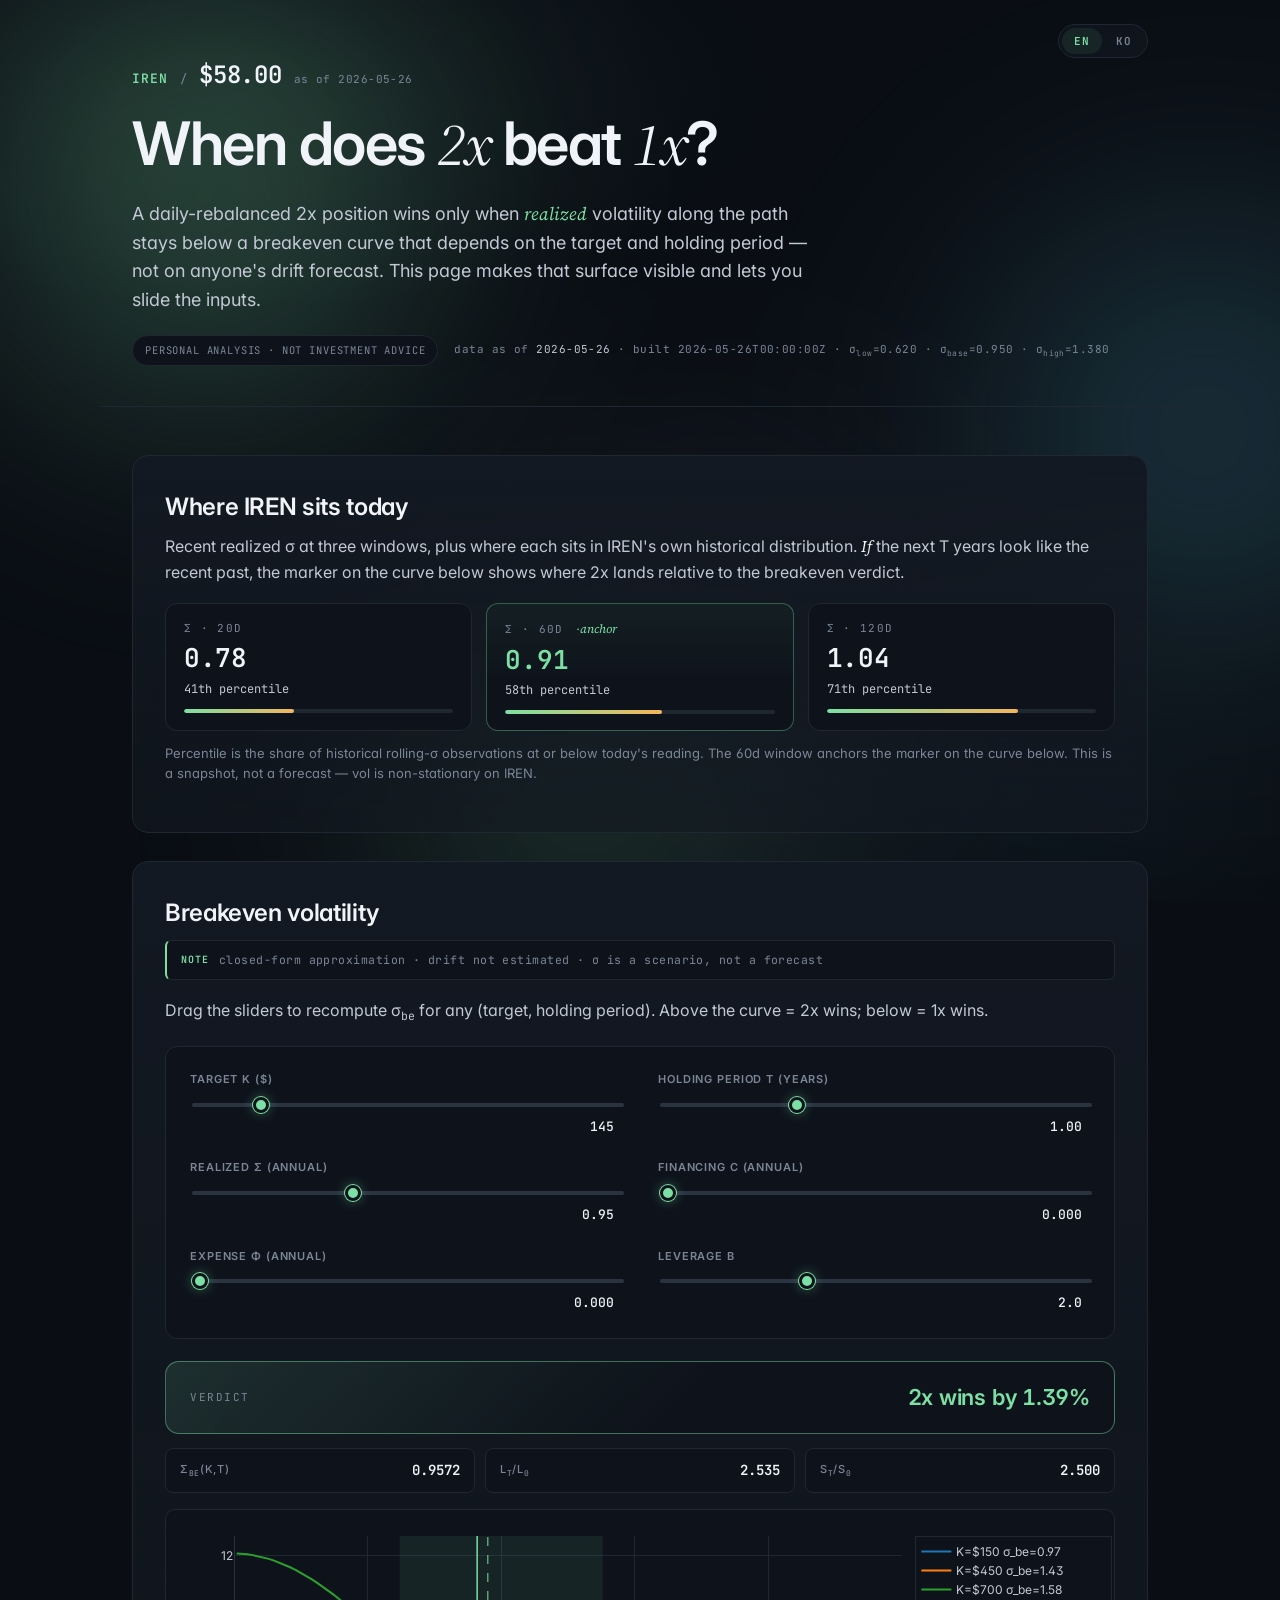
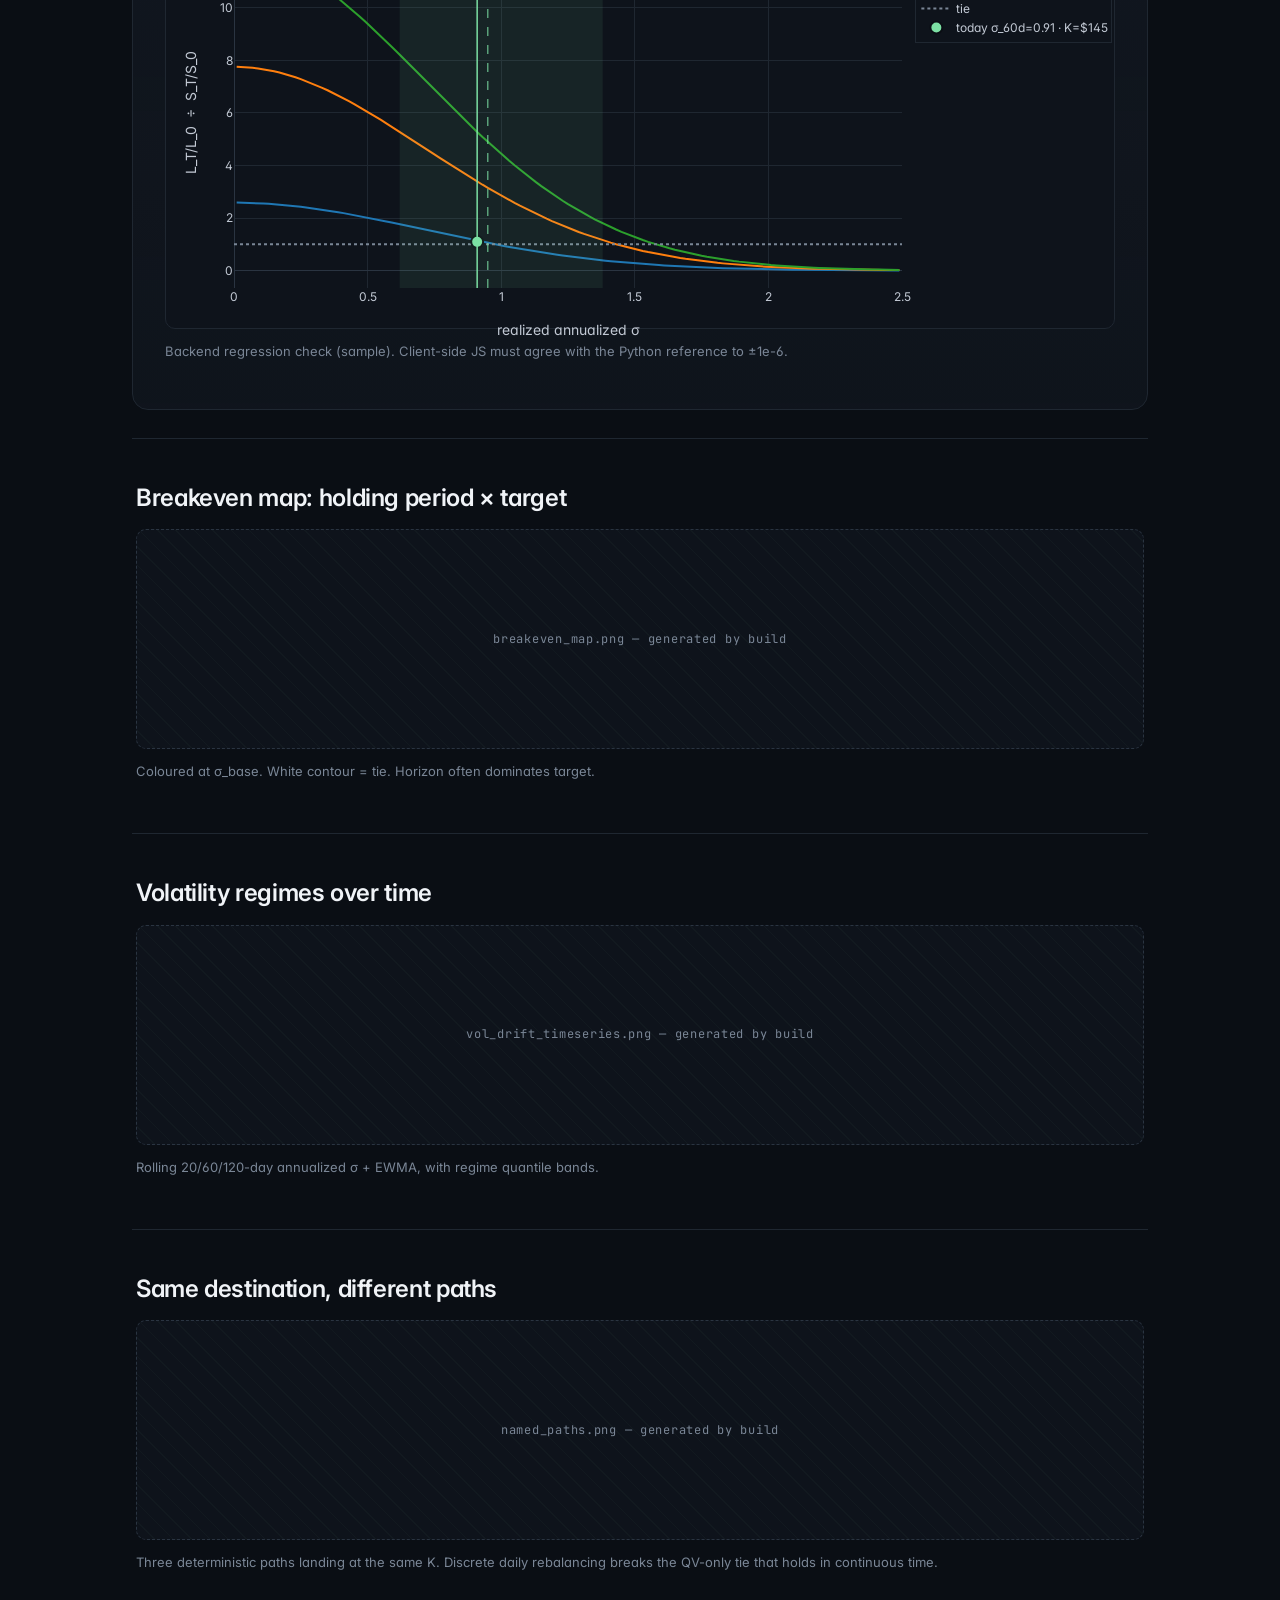
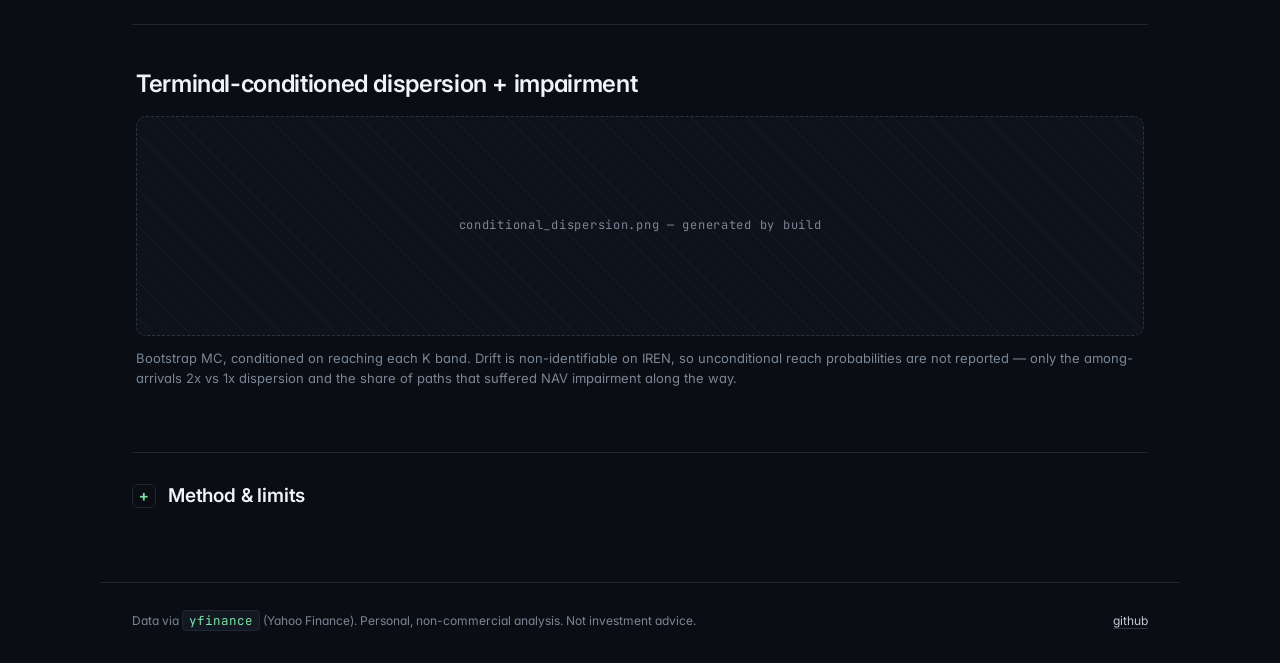
==== commit 2ca96e3f: "Revise : design" ====
--- a/web/preview.html
+++ b/web/preview.html
@@ -30,42 +30,45 @@
       <button type="button" data-lang="ko">KO</button>
     </div>
 
-    <div class="banner">
-      <strong data-ko="개인 분석">Personal analysis</strong>
-      <span data-ko="· 투자 자문 아님 ·">· not investment advice ·</span>
-      <span data-ko="데이터 기준일 2026-05-26">data as of <time>2026-05-26</time></span>
-      <span data-ko="· 빌드 2026-05-26T00:00:00Z">· built 2026-05-26T00:00:00Z</span>
+    <div class="hero-context">
+      <span class="hc-ticker">IREN</span>
+      <span class="hc-divider">/</span>
+      <span class="hc-spot">$58.00</span>
+      <span class="hc-date" data-ko="2026-05-26 기준">as of 2026-05-26</span>
     </div>
-    <h1 data-ko="IREN에서 <em>2x</em>가 <em>1x</em>를 이기는 조건은?">
-      When does <em>2x</em> beat <em>1x</em> on IREN?
+
+    <h1 data-ko="<em>2x</em>가 <em>1x</em>를 이기는 조건은?">
+      When does <em>2x</em> beat <em>1x</em>?
     </h1>
-    <p class="lede" data-ko="IREN(현재가 $58.00)을 일간 재조정 2x로 보유했을 때, 경로상의 <em>실현</em> 변동성이 목표가와 보유기간에 따라 결정되는 손익분기 곡선 아래에 머무를 때만 1x를 이깁니다. 누군가의 drift 예측이 아니라 그 표면 자체를 보여주고, 입력값을 직접 슬라이드해볼 수 있게 만든 페이지입니다.">
-      A daily-rebalanced 2x position on IREN (spot $58.00) wins only when
-      <em>realized</em> volatility along the path stays below a breakeven curve
-      that depends on the target and holding period — not on anyone's drift
-      forecast. This page makes that surface visible and lets you slide the inputs.
+    <p class="lede" data-ko="일간 재조정 2x 포지션은 경로상의 <em>실현</em> 변동성이 목표가와 보유기간에 따라 결정되는 손익분기 곡선 아래에 머무를 때만 1x를 이깁니다. 누군가의 drift 예측이 아니라 그 표면 자체를 보여주고, 입력값을 직접 슬라이드해볼 수 있게 만든 페이지입니다.">
+      A daily-rebalanced 2x position wins only when <em>realized</em> volatility
+      along the path stays below a breakeven curve that depends on the target and
+      holding period — not on anyone's drift forecast. This page makes that
+      surface visible and lets you slide the inputs.
     </p>
-    <p class="lede small">
-      σ<sub>low</sub> = 0.620  ·  σ<sub>base</sub> = 0.950  ·  σ<sub>high</sub> = 1.380
-    </p>
+
+    <div class="meta-row">
+      <span class="disclaimer-pill" data-ko="개인 분석 · 투자 자문 아님">Personal analysis · not investment advice</span>
+      <span class="meta-sub">
+        <span data-ko="데이터 기준일">data as of</span> <time>2026-05-26</time>
+        ·
+        <span data-ko="빌드">built</span> 2026-05-26T00:00:00Z
+        ·
+        σ<sub>low</sub>=0.620 · σ<sub>base</sub>=0.950 · σ<sub>high</sub>=1.380
+      </span>
+    </div>
   </header>
 
   <main>
-    <section id="snapshot">
-      <span class="section-num" data-ko="00 · 현재 상태">00 · Snapshot</span>
+    <section class="card" id="snapshot">
       <h2 data-ko="IREN의 현재 위치">Where IREN sits today</h2>
-      <p data-ko="현재 스팟과 세 가지 윈도우의 최근 실현 σ, 그리고 각 σ가 IREN 자체 역사 분포에서 어디에 있는지를 보여줍니다. <em>만약</em> 향후 T년이 최근과 비슷하다면, 아래 곡선의 마커가 2x가 손익분기 평결에 비해 어디에 떨어지는지를 표시합니다.">
-        Current spot and recent realized σ at three windows, plus where each
-        sits in IREN's own historical distribution. <em>If</em> the next
-        T years look like the recent past, the marker on the curve below shows
-        where 2x lands relative to the breakeven verdict.
+      <p data-ko="세 가지 윈도우의 최근 실현 σ와 각 σ가 IREN 역사 분포에서 어디에 있는지를 보여줍니다. <em>만약</em> 향후 T년이 최근과 비슷하다면, 아래 곡선의 마커가 2x가 손익분기 평결에 비해 어디에 떨어지는지를 표시합니다.">
+        Recent realized σ at three windows, plus where each sits in IREN's
+        own historical distribution. <em>If</em> the next T years look like the
+        recent past, the marker on the curve below shows where 2x lands relative
+        to the breakeven verdict.
       </p>
       <div class="snapshot-grid">
-        <div class="snap-card">
-          <span class="snap-label" data-ko="현재가">Spot</span>
-          <strong class="snap-value" id="snap-spot">$58.00</strong>
-          <span class="snap-sub" data-ko="2026-05-26 기준">as of 2026-05-26</span>
-        </div>
         <div class="snap-card" data-window="20">
           <span class="snap-label" data-ko="σ · 20일">σ · 20d</span>
           <strong class="snap-value" id="snap-sig20">—</strong>
@@ -91,20 +94,22 @@
           <div class="snap-bar"><div class="snap-bar-fill" id="snap-bar120"></div></div>
         </div>
       </div>
-      <p class="caption" data-ko="백분위는 역사적 rolling-σ 관측치 중 오늘 수치 이하의 비율입니다. 60일 윈도우가 패널 01의 마커를 결정합니다. 예측이 아니라 스냅샷이며 — IREN의 변동성은 비정상(non-stationary)입니다.">
-        Percentile is the share of historical rolling-σ observations at or
-        below today's reading. The 60d window anchors the marker on panel 01.
+      <p class="caption" data-ko="백분위는 역사적 rolling-σ 관측치 중 오늘 수치 이하의 비율. 60일 윈도우가 패널 아래 곡선의 마커를 결정합니다. 예측이 아니라 스냅샷이며 — IREN의 변동성은 비정상(non-stationary)입니다.">
+        Percentile is the share of historical rolling-σ observations at or below
+        today's reading. The 60d window anchors the marker on the curve below.
         This is a snapshot, not a forecast — vol is non-stationary on IREN.
       </p>
     </section>
 
-    <section id="interactive">
-      <span class="section-num" data-ko="01 · 인터랙티브">01 · Interactive</span>
+    <section class="card" id="interactive">
       <h2 data-ko="손익분기 변동성">Breakeven volatility</h2>
-      <p data-ko="닫힌형 식(연속 재조정 가정). 슬라이더를 움직여 임의의 (목표, 보유기간)에 대한 σ<sub>be</sub>를 다시 계산합니다. 곡선 위 = 2x 우세, 아래 = 1x 우세.">
-        Closed-form (continuous rebalancing). Drag the sliders to recompute
-        σ<sub>be</sub> for any (target, holding period). Above the curve =
-        2x wins; below = 1x wins.
+      <p class="caveat">
+        <span class="caveat-mark" data-ko="주의">Note</span>
+        <span data-ko="닫힌형 근사 · drift는 추정하지 않음 · σ는 시나리오이지 예측이 아님">closed-form approximation · drift not estimated · σ is a scenario, not a forecast</span>
+      </p>
+      <p data-ko="슬라이더를 움직여 임의의 (목표, 보유기간)에 대한 σ<sub>be</sub>를 다시 계산합니다. 곡선 위 = 2x 우세, 아래 = 1x 우세.">
+        Drag the sliders to recompute σ<sub>be</sub> for any (target, holding
+        period). Above the curve = 2x wins; below = 1x wins.
       </p>
       <div class="controls">
         <label>
@@ -138,12 +143,18 @@
           <output id="out-beta">2.0</output>
         </label>
       </div>
+
+      <div class="verdict-pill" id="verdict-pill" data-state="">
+        <span class="verdict-label" data-ko="평결">Verdict</span>
+        <strong class="verdict-value" id="rd-verdict">—</strong>
+      </div>
+
       <div class="readouts">
         <div><span data-ko="σ<sub>be</sub>(K,T)">σ<sub>be</sub>(K,T)</span><strong id="rd-sigma-be">—</strong></div>
         <div><span data-ko="L<sub>T</sub>/L<sub>0</sub>">L<sub>T</sub>/L<sub>0</sub></span><strong id="rd-LT">—</strong></div>
         <div><span data-ko="S<sub>T</sub>/S<sub>0</sub>">S<sub>T</sub>/S<sub>0</sub></span><strong id="rd-ST">—</strong></div>
-        <div><span data-ko="평결">Verdict</span><strong id="rd-verdict">—</strong></div>
-      </div>
+      </div>
+
       <div id="plot-curve" class="plot"></div>
       <p class="caption">
         <span data-ko="백엔드 회귀 검증 (샘플).">Backend regression check (sample).</span>
@@ -152,22 +163,19 @@
       </p>
     </section>
 
-    <section>
-      <span class="section-num" data-ko="02 · 맵">02 · Map</span>
+    <section class="figure">
       <h2 data-ko="손익분기 맵: 보유기간 × 목표가">Breakeven map: holding period × target</h2>
       <div class="plot-placeholder">breakeven_map.png — generated by build</div>
       <p class="caption" data-ko="σ_base 기준으로 색칠. 흰색 등고선 = 동률. 목표가보다 보유기간이 결정적인 경우가 많음.">Coloured at σ_base. White contour = tie. Horizon often dominates target.</p>
     </section>
 
-    <section>
-      <span class="section-num" data-ko="03 · 레짐">03 · Regimes</span>
+    <section class="figure">
       <h2 data-ko="시간에 따른 변동성 레짐">Volatility regimes over time</h2>
       <div class="plot-placeholder">vol_drift_timeseries.png — generated by build</div>
       <p class="caption" data-ko="20/60/120일 rolling 연율 σ + EWMA, 레짐 분위 밴드 포함.">Rolling 20/60/120-day annualized σ + EWMA, with regime quantile bands.</p>
     </section>
 
-    <section>
-      <span class="section-num" data-ko="04 · 경로">04 · Paths</span>
+    <section class="figure">
       <h2 data-ko="같은 도착점, 다른 경로">Same destination, different paths</h2>
       <div class="plot-placeholder">named_paths.png — generated by build</div>
       <p class="caption" data-ko="같은 K에 도달하는 세 가지 결정론적 경로. 일간 이산 재조정은 연속시간에서 성립하는 QV-only 동률을 깨뜨립니다.">
@@ -176,8 +184,7 @@
       </p>
     </section>
 
-    <section>
-      <span class="section-num" data-ko="05 · 분산">05 · Dispersion</span>
+    <section class="figure">
       <h2 data-ko="도달 조건부 분산 + 손상">Terminal-conditioned dispersion + impairment</h2>
       <div class="plot-placeholder">conditional_dispersion.png — generated by build</div>
       <p class="caption" data-ko="Bootstrap MC, 각 K 밴드 도달 조건. IREN에서 drift는 식별 불가능하므로 무조건적 도달 확률은 보고하지 않고, 도달한 경로 사이의 2x vs 1x 분산과 경로상 NAV 손상이 발생한 비율만 보여줍니다.">
@@ -188,9 +195,8 @@
       </p>
     </section>
 
-    <section id="method">
-      <span class="section-num" data-ko="06 · 방법론">06 · Method</span>
-      <h2 data-ko="방법론 &amp; 한계">Method &amp; limits</h2>
+    <details class="method" id="method">
+      <summary data-ko="방법론 &amp; 한계">Method &amp; limits</summary>
       <ul>
         <li data-ko="연속시간 항등식: L<sub>T</sub>/L<sub>0</sub> = (S<sub>T</sub>/S<sub>0</sub>)<sup>β</sup> · exp(−½(β²−β)·QV − (β−1)cT − φT).">Continuous-time identity:
             L<sub>T</sub>/L<sub>0</sub> = (S<sub>T</sub>/S<sub>0</sub>)<sup>β</sup>
@@ -202,14 +208,17 @@
             on IREN's short history). All MC statistics are conditioned on K-arrival.</li>
         <li data-ko="Block bootstrap이 IREN의 fat tail과 변동성 클러스터링을 보존합니다. rolling-σ 분위수로부터 low/base/high 레짐도 함께 제시합니다.">Block bootstrap preserves IREN's fat tails and vol clustering; we
             also show low/base/high regimes from the rolling-σ quantiles.</li>
-        </ul>
-    </section>
+      </ul>
+    </details>
   </main>
 
   <footer>
     <p data-ko="데이터: <code>yfinance</code> (Yahoo Finance). 개인적, 비상업적 분석. 투자 자문이 아닙니다.">
       Data via <code>yfinance</code> (Yahoo Finance). Personal, non-commercial
       analysis. Not investment advice.
+    </p>
+    <p>
+      <a href="https://github.com/banatic/iren" rel="noopener" target="_blank">github</a>
     </p>
   </footer>
 
@@ -219,7 +228,7 @@
       align-items: center;
       justify-content: center;
       min-height: 220px;
-      margin-top: 16px;
+      margin-top: 12px;
       border: 1px dashed var(--border-strong);
       border-radius: 10px;
       background:
@@ -241,7 +250,8 @@
         if (lang !== 'en' && lang !== 'ko') lang = 'en';
         $$().forEach(el => {
           if (!ORIG.has(el)) ORIG.set(el, el.innerHTML);
-          el.innerHTML = (lang === 'ko') ? el.getAttribute('data-ko') : ORIG.get(el);
+          const target = (lang === 'ko') ? el.getAttribute('data-ko') : ORIG.get(el);
+          if (el.innerHTML !== target) el.innerHTML = target;
         });
         document.documentElement.lang = lang;
         document.querySelectorAll('.lang-toggle button').forEach(b => {
--- a/web/styles.css
+++ b/web/styles.css
@@ -30,14 +30,10 @@
   -moz-osx-font-smoothing: grayscale;
   line-height: 1.6;
   min-height: 100vh;
-  /* No body background: keeps html's bg as the canvas so the fixed .aurora
-     (z-index: -1) paints between html and body content. Adding background
-     or position: relative on body would create a stacking context that
-     traps the aurora behind body's own background. */
-}
-
-/* IREN-style slow aurora behind everything. Pinned via fixed so it doesn't
-   contribute to layout/scroll, lives in its own stacking context (z:-1). */
+}
+
+/* Aurora — fixed behind everything (z:-1). Body must NOT have its own bg or
+   position: relative, or the aurora gets trapped behind body's background. */
 .aurora {
   position: fixed;
   inset: 0;
@@ -80,22 +76,10 @@
   animation: drift-4 36s ease-in-out infinite alternate;
   opacity: 0.4;
 }
-@keyframes drift-1 {
-  0%   { transform: translate3d(0, 0, 0) scale(1); }
-  100% { transform: translate3d(18vw, 22vh, 0) scale(1.15); }
-}
-@keyframes drift-2 {
-  0%   { transform: translate3d(0, 0, 0) scale(1); }
-  100% { transform: translate3d(-14vw, 18vh, 0) scale(1.1); }
-}
-@keyframes drift-3 {
-  0%   { transform: translate3d(0, 0, 0) scale(1); }
-  100% { transform: translate3d(12vw, -20vh, 0) scale(1.2); }
-}
-@keyframes drift-4 {
-  0%   { transform: translate3d(0, 0, 0) scale(1); }
-  100% { transform: translate3d(-10vw, -14vh, 0) scale(0.9); }
-}
+@keyframes drift-1 { 0% { transform: translate3d(0,0,0) scale(1); } 100% { transform: translate3d(18vw, 22vh, 0) scale(1.15); } }
+@keyframes drift-2 { 0% { transform: translate3d(0,0,0) scale(1); } 100% { transform: translate3d(-14vw, 18vh, 0) scale(1.1); } }
+@keyframes drift-3 { 0% { transform: translate3d(0,0,0) scale(1); } 100% { transform: translate3d(12vw, -20vh, 0) scale(1.2); } }
+@keyframes drift-4 { 0% { transform: translate3d(0,0,0) scale(1); } 100% { transform: translate3d(-10vw, -14vh, 0) scale(0.9); } }
 @media (prefers-reduced-motion: reduce) {
   .aurora-blob { animation: none !important; }
 }
@@ -117,10 +101,11 @@
   padding-top: 56px;
   padding-bottom: 40px;
   border-bottom: 1px solid var(--border);
-  margin-bottom: 56px;
+  margin-bottom: 48px;
   position: relative;
 }
 
+/* Language toggle (top right of header) */
 .lang-toggle {
   position: absolute;
   top: 24px;
@@ -148,33 +133,43 @@
   transition: color 0.18s ease, background 0.18s ease;
 }
 .lang-toggle button:hover { color: var(--text); }
-.lang-toggle button.active {
-  color: var(--accent);
-  background: var(--accent-soft);
-}
+.lang-toggle button.active { color: var(--accent); background: var(--accent-soft); }
+.lang-toggle button:focus-visible { outline: 2px solid var(--accent); outline-offset: 2px; }
 @media (max-width: 540px) {
   .lang-toggle { top: 16px; right: 20px; }
 }
 
-.banner {
-  display: inline-flex;
-  align-items: center;
-  gap: 10px;
-  background: var(--accent-soft);
+/* Hero context row — ticker · current spot · as-of date.
+   Pulls "today's value" out of the lede prose into a tight eyebrow. */
+.hero-context {
+  display: flex;
+  align-items: baseline;
+  gap: 12px;
+  flex-wrap: wrap;
+  margin-bottom: 18px;
+}
+.hc-ticker {
+  font-family: var(--mono);
+  font-size: 13px;
+  font-weight: 600;
   color: var(--accent);
-  padding: 6px 14px;
-  border: 1px solid rgba(124, 224, 164, 0.2);
-  border-radius: 100px;
-  font-size: 12px;
-  font-weight: 500;
-  letter-spacing: 0.02em;
-  margin-bottom: 32px;
-}
-.banner strong { font-weight: 600; }
-.banner time {
-  color: var(--muted);
+  letter-spacing: 0.08em;
+  text-transform: uppercase;
+}
+.hc-divider { color: var(--muted); font-family: var(--mono); font-size: 12px; }
+.hc-spot {
+  font-family: var(--mono);
+  font-variant-numeric: tabular-nums;
+  font-size: 24px;
+  font-weight: 600;
+  color: var(--text);
+  letter-spacing: -0.01em;
+}
+.hc-date {
   font-family: var(--mono);
   font-size: 11px;
+  color: var(--muted);
+  letter-spacing: 0.04em;
 }
 
 h1 {
@@ -182,7 +177,7 @@
   line-height: 1.04;
   letter-spacing: -0.025em;
   font-weight: 600;
-  margin: 8px 0 24px;
+  margin: 0 0 24px;
   max-width: 18ch;
 }
 
@@ -191,8 +186,6 @@
   margin: 0 0 8px;
   font-weight: 600;
   letter-spacing: -0.015em;
-  border: none;
-  padding: 0;
 }
 
 .lede {
@@ -201,45 +194,69 @@
   font-size: 18px;
   font-weight: 400;
   line-height: 1.6;
-}
-.lede.small {
-  font-size: 13px;
-  color: var(--muted);
+  margin: 0 0 20px;
+}
+.lede em { color: var(--accent); }
+
+/* Disclaimer (subtle, not the eye-catcher) + build/data meta below it. */
+.meta-row {
+  display: flex;
+  flex-wrap: wrap;
+  align-items: center;
+  gap: 12px 16px;
   margin-top: 20px;
-  font-family: var(--mono);
-}
-.lede em { color: var(--accent); }
-
+}
+.disclaimer-pill {
+  display: inline-flex;
+  align-items: center;
+  gap: 8px;
+  font-family: var(--mono);
+  font-size: 10.5px;
+  letter-spacing: 0.08em;
+  text-transform: uppercase;
+  color: var(--muted);
+  background: var(--bg-2);
+  border: 1px solid var(--border);
+  border-radius: 100px;
+  padding: 6px 12px;
+}
+.meta-sub {
+  font-family: var(--mono);
+  font-size: 11px;
+  color: var(--muted);
+  letter-spacing: 0.04em;
+}
+.meta-sub time { color: var(--text-dim); }
+
+/* Sections: two visual modes.
+   .card → primary, interactive panels (Snapshot, Interactive).
+   .figure → static reference visualizations (Map, Regimes, Paths, Dispersion).
+            No card chrome; just whitespace + a top divider. */
 section {
-  margin-bottom: 32px;
+  margin-bottom: 28px;
+}
+section.card {
   padding: 32px;
   background: linear-gradient(180deg, var(--panel) 0%, rgba(19, 25, 34, 0.6) 100%);
   border: 1px solid var(--border);
   border-radius: 16px;
-  transition: border-color 0.2s ease, transform 0.2s ease;
-}
-section:hover { border-color: var(--border-strong); }
-
-.section-num {
-  display: inline-block;
-  font-family: var(--mono);
-  font-size: 11px;
-  color: var(--muted);
-  letter-spacing: 0.14em;
-  text-transform: uppercase;
-  margin-bottom: 10px;
-}
-
-section p {
-  color: var(--text-dim);
-  margin: 8px 0 16px;
-}
+  transition: border-color 0.25s ease;
+}
+section.card:hover { border-color: var(--border-strong); }
+section.figure {
+  padding: 40px 4px 8px;
+  border-top: 1px solid var(--border);
+  margin-top: 16px;
+}
+section.figure h2 { margin-bottom: 12px; }
+
+section p { color: var(--text-dim); margin: 8px 0 16px; }
 
 section img {
   display: block;
   max-width: 100%;
   height: auto;
-  margin-top: 16px;
+  margin-top: 12px;
   border: 1px solid var(--border);
   border-radius: 10px;
   background: var(--bg-2);
@@ -248,8 +265,33 @@
 .caption {
   color: var(--muted);
   font-size: 13px;
-  margin-top: 14px;
+  margin-top: 12px;
   line-height: 1.55;
+}
+
+/* Caveat strip — methodological honesty, sits at top of Interactive.
+   Different from the disclaimer pill which is legal-ish. */
+.caveat {
+  display: flex;
+  align-items: center;
+  gap: 10px;
+  font-family: var(--mono);
+  font-size: 11.5px;
+  letter-spacing: 0.04em;
+  color: var(--muted);
+  padding: 10px 14px;
+  background: var(--bg-2);
+  border: 1px solid var(--border);
+  border-left: 2px solid var(--accent);
+  border-radius: 6px;
+  margin: 4px 0 18px;
+}
+.caveat-mark {
+  color: var(--accent);
+  font-weight: 600;
+  letter-spacing: 0.1em;
+  text-transform: uppercase;
+  font-size: 10px;
 }
 
 .controls {
@@ -262,14 +304,6 @@
   border: 1px solid var(--border);
   margin: 20px 0;
 }
-@media (max-width: 720px) {
-  .controls { grid-template-columns: 1fr; gap: 18px; }
-  header, main, footer { padding: 0 20px; }
-  header { padding-top: 32px; }
-  section { padding: 24px 20px; }
-  h1 { font-size: 34px; }
-}
-
 .controls label {
   display: grid;
   grid-template-columns: 1fr auto;
@@ -304,9 +338,15 @@
   border: 3px solid var(--bg-2);
   box-shadow: 0 0 0 1px var(--accent), 0 0 12px rgba(124, 224, 164, 0.4);
   cursor: grab;
-  transition: transform 0.15s ease;
-}
-.controls input[type="range"]::-webkit-slider-thumb:active { transform: scale(1.15); cursor: grabbing; }
+  transition: transform 0.15s ease, box-shadow 0.15s ease;
+}
+.controls input[type="range"]::-webkit-slider-thumb:active {
+  transform: scale(1.15);
+  cursor: grabbing;
+}
+.controls input[type="range"]:focus-visible::-webkit-slider-thumb {
+  box-shadow: 0 0 0 1px var(--accent), 0 0 0 4px rgba(124, 224, 164, 0.3);
+}
 .controls input[type="range"]::-moz-range-thumb {
   width: 14px;
   height: 14px;
@@ -316,7 +356,9 @@
   box-shadow: 0 0 0 1px var(--accent);
   cursor: grab;
 }
-
+.controls input[type="range"]:focus-visible::-moz-range-thumb {
+  box-shadow: 0 0 0 1px var(--accent), 0 0 0 4px rgba(124, 224, 164, 0.3);
+}
 .controls output {
   font-family: var(--mono);
   font-variant-numeric: tabular-nums;
@@ -328,31 +370,78 @@
   font-weight: 500;
 }
 
+/* Verdict — the page's punchline. Large pill, color shifts with the answer. */
+.verdict-pill {
+  display: flex;
+  align-items: center;
+  justify-content: space-between;
+  gap: 20px;
+  margin: 22px 0 14px;
+  padding: 18px 24px;
+  background: var(--bg-2);
+  border: 1px solid var(--border);
+  border-radius: 14px;
+  transition: border-color 0.3s ease, background 0.3s ease;
+}
+.verdict-pill .verdict-label {
+  font-family: var(--mono);
+  font-size: 11px;
+  color: var(--muted);
+  text-transform: uppercase;
+  letter-spacing: 0.14em;
+}
+.verdict-pill .verdict-value {
+  font-family: var(--sans);
+  font-size: 22px;
+  font-weight: 600;
+  color: var(--text);
+  letter-spacing: -0.01em;
+  font-variant-numeric: tabular-nums;
+  text-align: right;
+}
+.verdict-pill[data-state="2x"] {
+  border-color: rgba(124, 224, 164, 0.45);
+  background: linear-gradient(135deg, rgba(124, 224, 164, 0.12) 0%, var(--bg-2) 55%);
+}
+.verdict-pill[data-state="2x"] .verdict-value { color: var(--accent); }
+.verdict-pill[data-state="1x"] {
+  border-color: var(--border-strong);
+}
+.verdict-pill[data-state="1x"] .verdict-value { color: var(--text-dim); }
+.verdict-pill[data-state="tie"] {
+  border-color: rgba(244, 182, 90, 0.4);
+  background: linear-gradient(135deg, rgba(244, 182, 90, 0.10) 0%, var(--bg-2) 55%);
+}
+.verdict-pill[data-state="tie"] .verdict-value { color: var(--accent-warm); }
+
+/* Smaller readouts row (σ_be / L_T / S_T). The verdict above carries the weight. */
 .readouts {
   display: grid;
-  grid-template-columns: repeat(auto-fit, minmax(220px, 1fr));
-  gap: 14px;
-  margin: 24px 0 8px;
+  grid-template-columns: repeat(auto-fit, minmax(160px, 1fr));
+  gap: 10px;
+  margin: 10px 0 8px;
 }
 .readouts > div {
   background: var(--bg-2);
   border: 1px solid var(--border);
-  border-radius: 10px;
-  padding: 14px 16px;
-  font-size: 12px;
+  border-radius: 8px;
+  padding: 10px 14px;
+  font-size: 11px;
   color: var(--muted);
   text-transform: uppercase;
   letter-spacing: 0.06em;
   font-weight: 500;
+  display: flex;
+  align-items: center;
+  justify-content: space-between;
+  gap: 8px;
 }
 .readouts strong {
-  display: block;
-  color: var(--accent);
+  color: var(--text);
   font-family: var(--mono);
   font-variant-numeric: tabular-nums;
-  font-size: 20px;
-  font-weight: 600;
-  margin-top: 6px;
+  font-size: 14px;
+  font-weight: 600;
   letter-spacing: 0;
   text-transform: none;
 }
@@ -366,11 +455,13 @@
   padding: 8px;
 }
 
+/* Snapshot — 3 parallel σ window cards. Spot is no longer here; it lives in
+   the header hero context. */
 .snapshot-grid {
   display: grid;
-  grid-template-columns: repeat(auto-fit, minmax(180px, 1fr));
+  grid-template-columns: repeat(auto-fit, minmax(200px, 1fr));
   gap: 14px;
-  margin: 20px 0 12px;
+  margin: 18px 0 12px;
 }
 .snap-card {
   background: var(--bg-2);
@@ -380,7 +471,7 @@
   display: flex;
   flex-direction: column;
   gap: 6px;
-  transition: border-color 0.2s ease, transform 0.2s ease;
+  transition: border-color 0.2s ease;
 }
 .snap-card:hover { border-color: var(--border-strong); }
 .snap-card.highlight {
@@ -415,10 +506,7 @@
   line-height: 1.1;
 }
 .snap-card.highlight .snap-value { color: var(--accent); }
-.snap-sub {
-  font-size: 12px;
-  color: var(--muted);
-}
+.snap-sub { font-size: 12px; color: var(--muted); }
 .snap-sub span {
   font-family: var(--mono);
   color: var(--text-dim);
@@ -439,10 +527,54 @@
   transition: width 0.6s cubic-bezier(0.2, 0.8, 0.2, 1);
 }
 
+/* Method: collapsible details, not a card. Sits at the end as reference but
+   readers can also expand inline. */
+.method {
+  margin: 40px 0 0;
+  padding: 22px 0 0;
+  border-top: 1px solid var(--border);
+}
+.method > summary {
+  cursor: pointer;
+  list-style: none;
+  display: flex;
+  align-items: center;
+  gap: 12px;
+  font-size: 19px;
+  font-weight: 600;
+  color: var(--text);
+  letter-spacing: -0.01em;
+  padding: 6px 0;
+  user-select: none;
+}
+.method > summary::-webkit-details-marker,
+.method > summary::marker { display: none; content: ""; }
+.method > summary::before {
+  content: "+";
+  display: inline-flex;
+  align-items: center;
+  justify-content: center;
+  width: 22px;
+  height: 22px;
+  font-family: var(--mono);
+  font-size: 16px;
+  color: var(--accent);
+  border: 1px solid var(--border);
+  border-radius: 6px;
+  transition: transform 0.2s ease, background 0.2s ease;
+}
+.method[open] > summary::before { content: "−"; background: var(--accent-soft); }
+.method > summary:hover::before { border-color: var(--accent); }
+.method > summary:focus-visible {
+  outline: 2px solid var(--accent);
+  outline-offset: 4px;
+  border-radius: 4px;
+}
+
 ul {
   padding-left: 0;
   list-style: none;
-  margin: 12px 0 0;
+  margin: 16px 0 0;
 }
 ul li {
   padding-left: 22px;
@@ -463,14 +595,26 @@
 }
 
 footer {
-  padding: 48px 32px;
-  text-align: center;
-  color: var(--muted);
-  font-size: 13px;
+  padding: 28px 32px 32px;
+  color: var(--muted);
+  font-size: 12px;
   margin-top: 64px;
   border-top: 1px solid var(--border);
   max-width: 1080px;
-}
+  display: flex;
+  flex-wrap: wrap;
+  gap: 12px 24px;
+  justify-content: space-between;
+  align-items: center;
+}
+footer p { margin: 0; }
+footer a {
+  color: var(--text-dim);
+  text-decoration: none;
+  border-bottom: 1px solid var(--border-strong);
+  transition: color 0.2s ease, border-color 0.2s ease;
+}
+footer a:hover { color: var(--accent); border-color: var(--accent); }
 
 code {
   background: var(--panel);
@@ -488,3 +632,16 @@
 }
 
 ::selection { background: var(--accent-soft); color: var(--accent); }
+
+@media (max-width: 720px) {
+  header, main { padding: 0 20px; }
+  footer { padding: 24px 20px; }
+  header { padding-top: 32px; padding-bottom: 28px; }
+  section.card { padding: 24px 20px; }
+  section.figure { padding-top: 28px; }
+  h1 { font-size: 34px; }
+  .controls { grid-template-columns: 1fr; gap: 18px; }
+  .verdict-pill { flex-direction: column; align-items: flex-start; gap: 8px; padding: 16px 18px; }
+  .verdict-pill .verdict-value { text-align: left; }
+  .hc-spot { font-size: 20px; }
+}
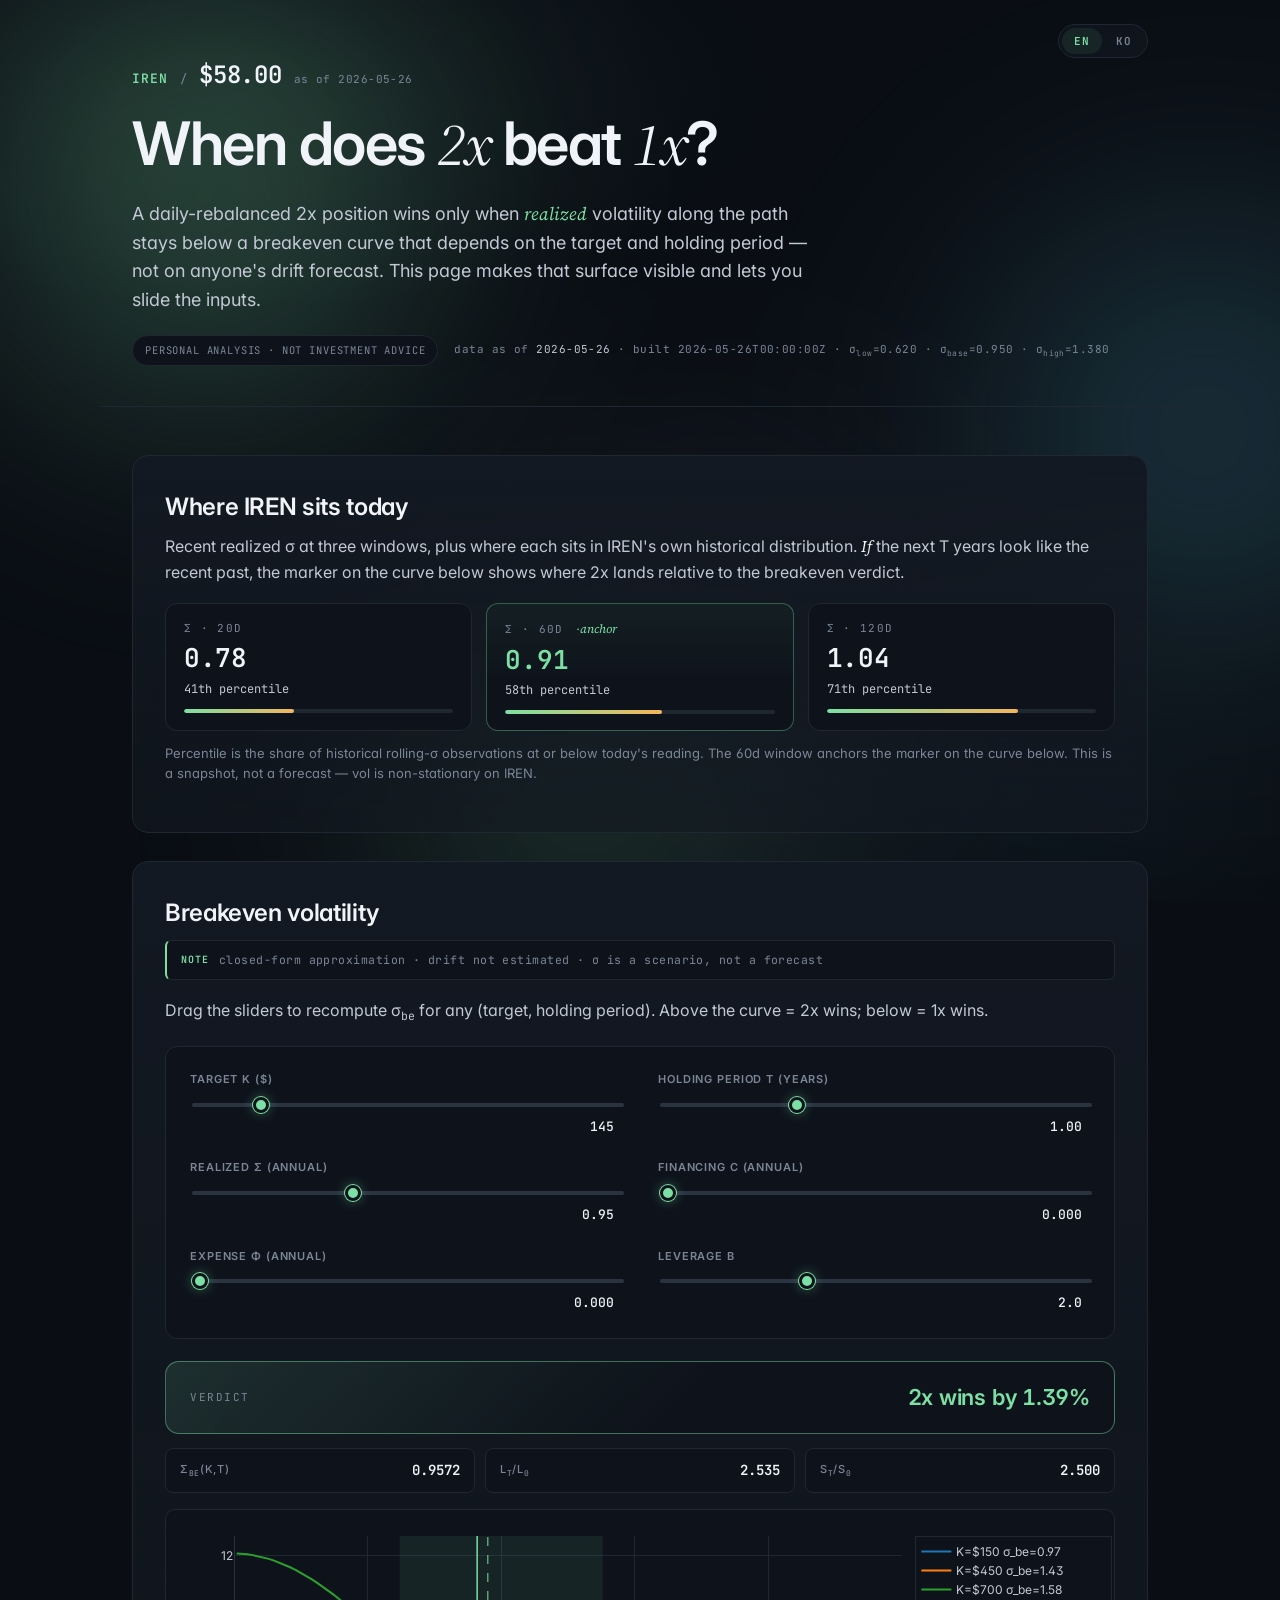
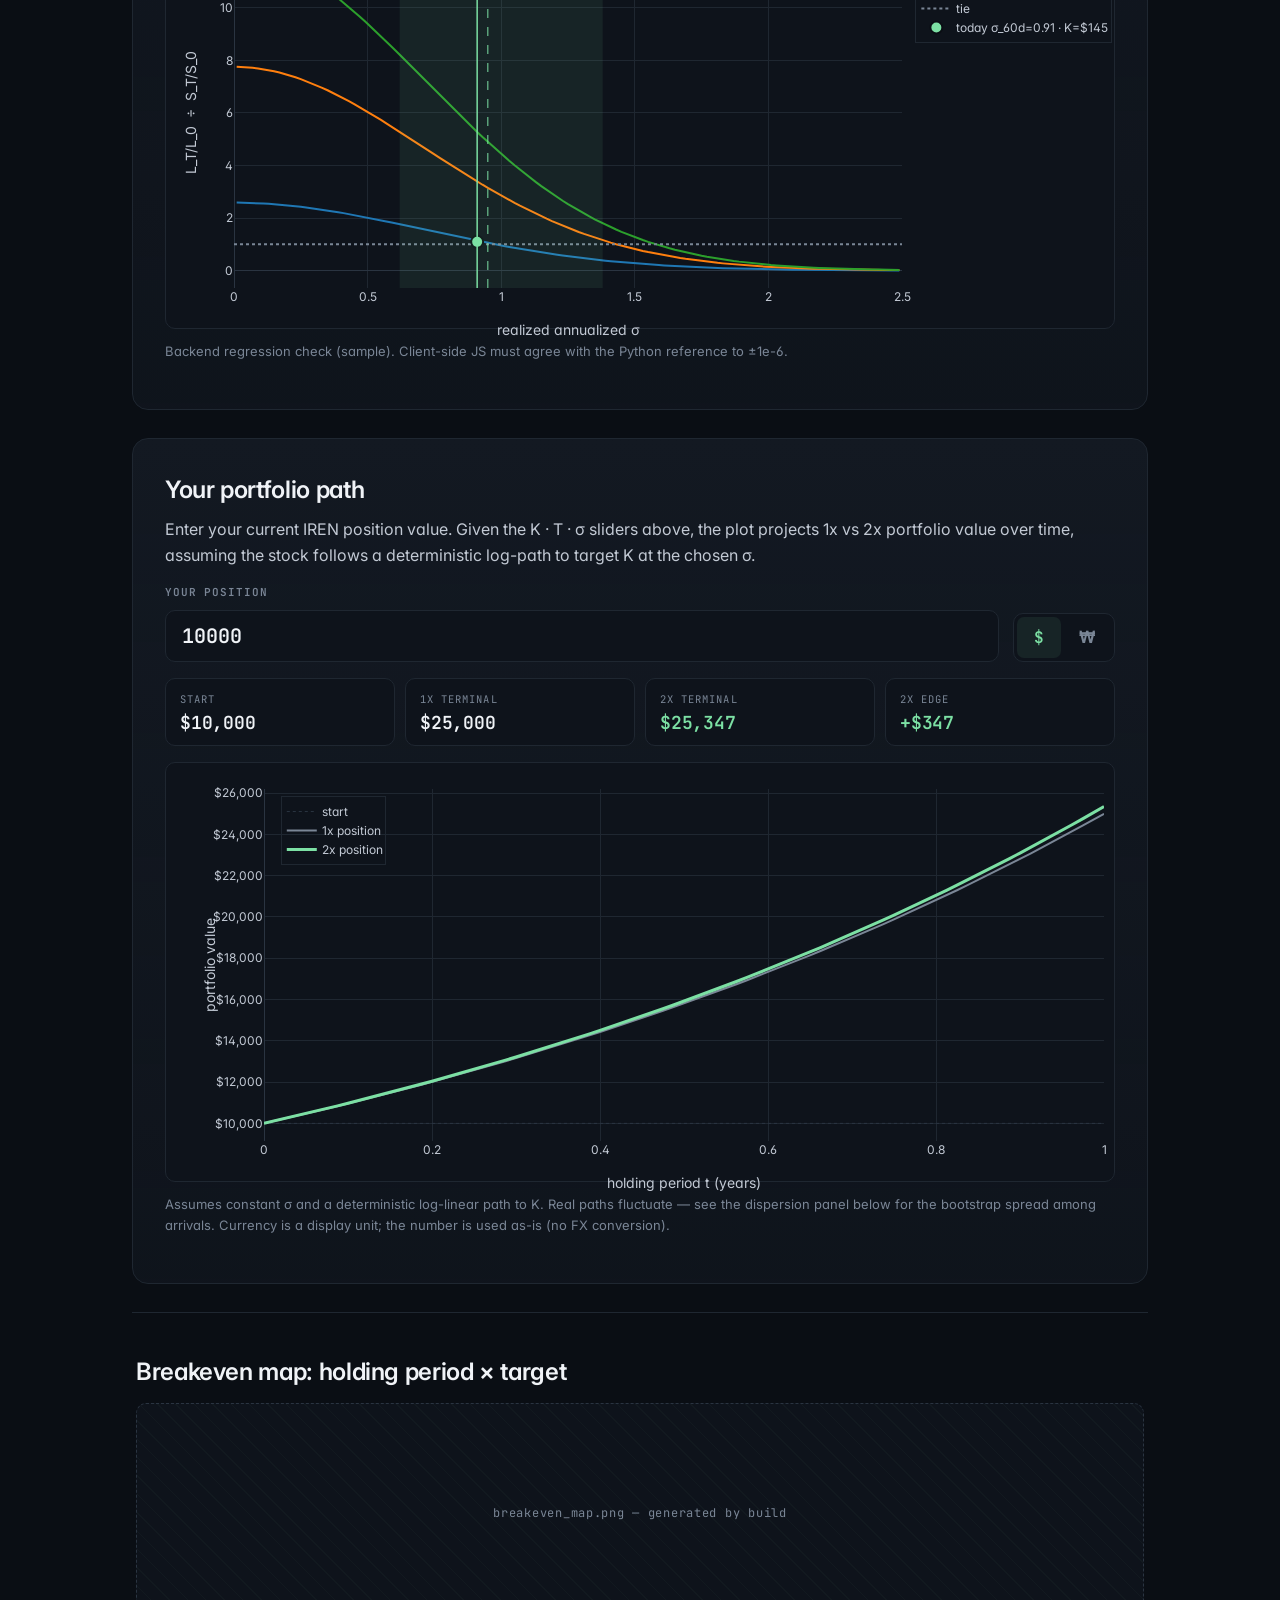
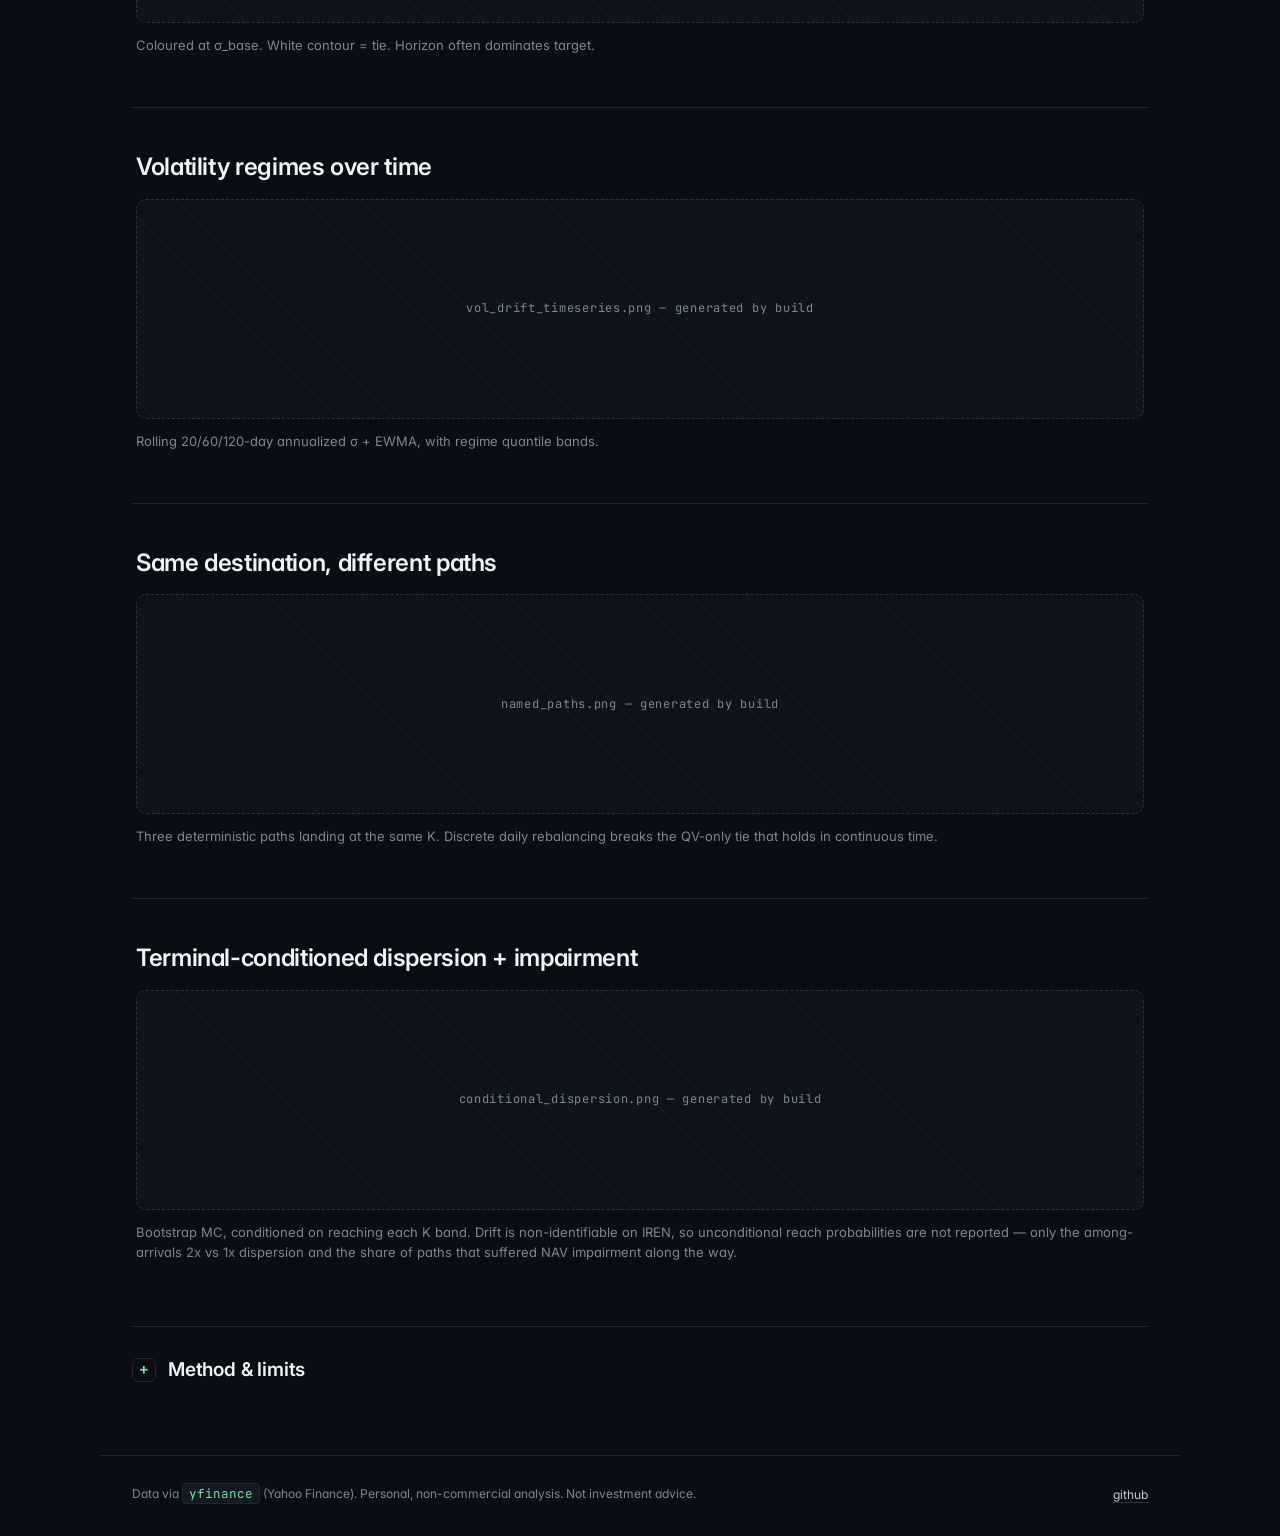
==== commit d5f8d4ea: "Revise" ====
--- a/web/preview.html
+++ b/web/preview.html
@@ -160,6 +160,51 @@
         <span data-ko="백엔드 회귀 검증 (샘플).">Backend regression check (sample).</span>
         <span data-ko="클라이언트 JS는 Python 레퍼런스와 ±1e-6까지 일치해야 합니다.">Client-side JS must agree with the
         Python reference to ±1e-6.</span>
+      </p>
+    </section>
+
+    <section class="card" id="portfolio">
+      <h2 data-ko="내 포지션의 경로">Your portfolio path</h2>
+      <p data-ko="현재 IREN 포지션의 평가액을 입력하면, 패널 위의 K · T · σ 슬라이더 설정에서 시간에 따라 1x와 2x가 어떻게 갈리는지를 보여줍니다. 주가가 σ 변동성을 유지한 채 목표가 K로 향하는 결정론적 log-경로를 따른다고 가정합니다.">
+        Enter your current IREN position value. Given the K · T · σ sliders
+        above, the plot projects 1x vs 2x portfolio value over time, assuming
+        the stock follows a deterministic log-path to target K at the chosen σ.
+      </p>
+      <div class="portfolio-input-row">
+        <label>
+          <span data-ko="현재 포지션">Your position</span>
+          <input type="text" id="ctl-asset" value="10000" inputmode="numeric"
+                 autocomplete="off" spellcheck="false">
+        </label>
+        <div class="currency-toggle" role="group" aria-label="Currency">
+          <button type="button" data-cur="USD" class="active">$</button>
+          <button type="button" data-cur="KRW">₩</button>
+        </div>
+      </div>
+      <div class="portfolio-results">
+        <div>
+          <span class="pr-label" data-ko="시작">Start</span>
+          <span class="pr-value" id="pr-start">—</span>
+        </div>
+        <div>
+          <span class="pr-label" data-ko="1x 최종">1x terminal</span>
+          <span class="pr-value pr-1x" id="pr-1x">—</span>
+        </div>
+        <div>
+          <span class="pr-label" data-ko="2x 최종">2x terminal</span>
+          <span class="pr-value pr-2x" id="pr-2x">—</span>
+        </div>
+        <div>
+          <span class="pr-label" data-ko="2x − 1x">2x edge</span>
+          <span class="pr-value pr-edge" id="pr-edge">—</span>
+        </div>
+      </div>
+      <div id="plot-portfolio" class="plot"></div>
+      <p class="caption" data-ko="가정: σ 일정, K까지 결정론적 log-경로. 실제 경로는 변동하며, 같은 K에 도달해도 결과가 갈립니다 — 아래 dispersion 패널의 bootstrap 분포 참고. 통화는 표시용 단위이며 수치는 그대로 사용됩니다 (FX 변환 없음).">
+        Assumes constant σ and a deterministic log-linear path to K. Real paths
+        fluctuate — see the dispersion panel below for the bootstrap spread
+        among arrivals. Currency is a display unit; the number is used as-is
+        (no FX conversion).
       </p>
     </section>
 
--- a/web/styles.css
+++ b/web/styles.css
@@ -455,6 +455,116 @@
   padding: 8px;
 }
 
+/* Portfolio panel — asset input + currency toggle + value-over-time plot */
+.portfolio-input-row {
+  display: grid;
+  grid-template-columns: 1fr auto;
+  gap: 14px;
+  margin: 16px 0 8px;
+  align-items: end;
+}
+.portfolio-input-row > label {
+  display: flex;
+  flex-direction: column;
+  gap: 8px;
+  font-family: var(--mono);
+  font-size: 11px;
+  color: var(--muted);
+  text-transform: uppercase;
+  letter-spacing: 0.08em;
+  font-weight: 600;
+}
+.portfolio-input-row input[type="text"] {
+  background: var(--bg-2);
+  border: 1px solid var(--border);
+  border-radius: 10px;
+  color: var(--text);
+  font-family: var(--mono);
+  font-size: 20px;
+  font-weight: 600;
+  font-variant-numeric: tabular-nums;
+  padding: 12px 16px;
+  outline: none;
+  transition: border-color 0.18s ease, box-shadow 0.18s ease;
+  letter-spacing: 0;
+  text-transform: none;
+  width: 100%;
+}
+.portfolio-input-row input[type="text"]:focus-visible {
+  border-color: var(--accent);
+  box-shadow: 0 0 0 3px rgba(124, 224, 164, 0.18);
+}
+.currency-toggle {
+  display: inline-flex;
+  background: var(--bg-2);
+  border: 1px solid var(--border);
+  border-radius: 10px;
+  padding: 3px;
+  gap: 2px;
+}
+.currency-toggle button {
+  font-family: var(--mono);
+  font-size: 16px;
+  font-weight: 600;
+  color: var(--muted);
+  background: transparent;
+  border: none;
+  padding: 10px 16px;
+  border-radius: 7px;
+  cursor: pointer;
+  transition: color 0.18s ease, background 0.18s ease;
+  min-width: 44px;
+}
+.currency-toggle button:hover { color: var(--text); }
+.currency-toggle button.active {
+  color: var(--accent);
+  background: var(--accent-soft);
+}
+.currency-toggle button:focus-visible {
+  outline: 2px solid var(--accent);
+  outline-offset: 2px;
+}
+
+.portfolio-results {
+  display: grid;
+  grid-template-columns: repeat(auto-fit, minmax(160px, 1fr));
+  gap: 10px;
+  margin: 16px 0 8px;
+}
+.portfolio-results > div {
+  background: var(--bg-2);
+  border: 1px solid var(--border);
+  border-radius: 10px;
+  padding: 12px 14px;
+  display: flex;
+  flex-direction: column;
+  gap: 4px;
+}
+.pr-label {
+  font-family: var(--mono);
+  font-size: 10.5px;
+  color: var(--muted);
+  text-transform: uppercase;
+  letter-spacing: 0.1em;
+}
+.pr-value {
+  font-family: var(--mono);
+  font-variant-numeric: tabular-nums;
+  font-size: 18px;
+  font-weight: 600;
+  color: var(--text);
+  letter-spacing: -0.01em;
+  line-height: 1.2;
+}
+.pr-value.pr-2x { color: var(--accent); }
+.pr-value.pr-edge.positive { color: var(--accent); }
+.pr-value.pr-edge.negative { color: var(--bad); }
+
+@media (max-width: 540px) {
+  .portfolio-input-row { grid-template-columns: 1fr; }
+  .currency-toggle { width: fit-content; }
+}
+
 /* Snapshot — 3 parallel σ window cards. Spot is no longer here; it lives in
    the header hero context. */
 .snapshot-grid {
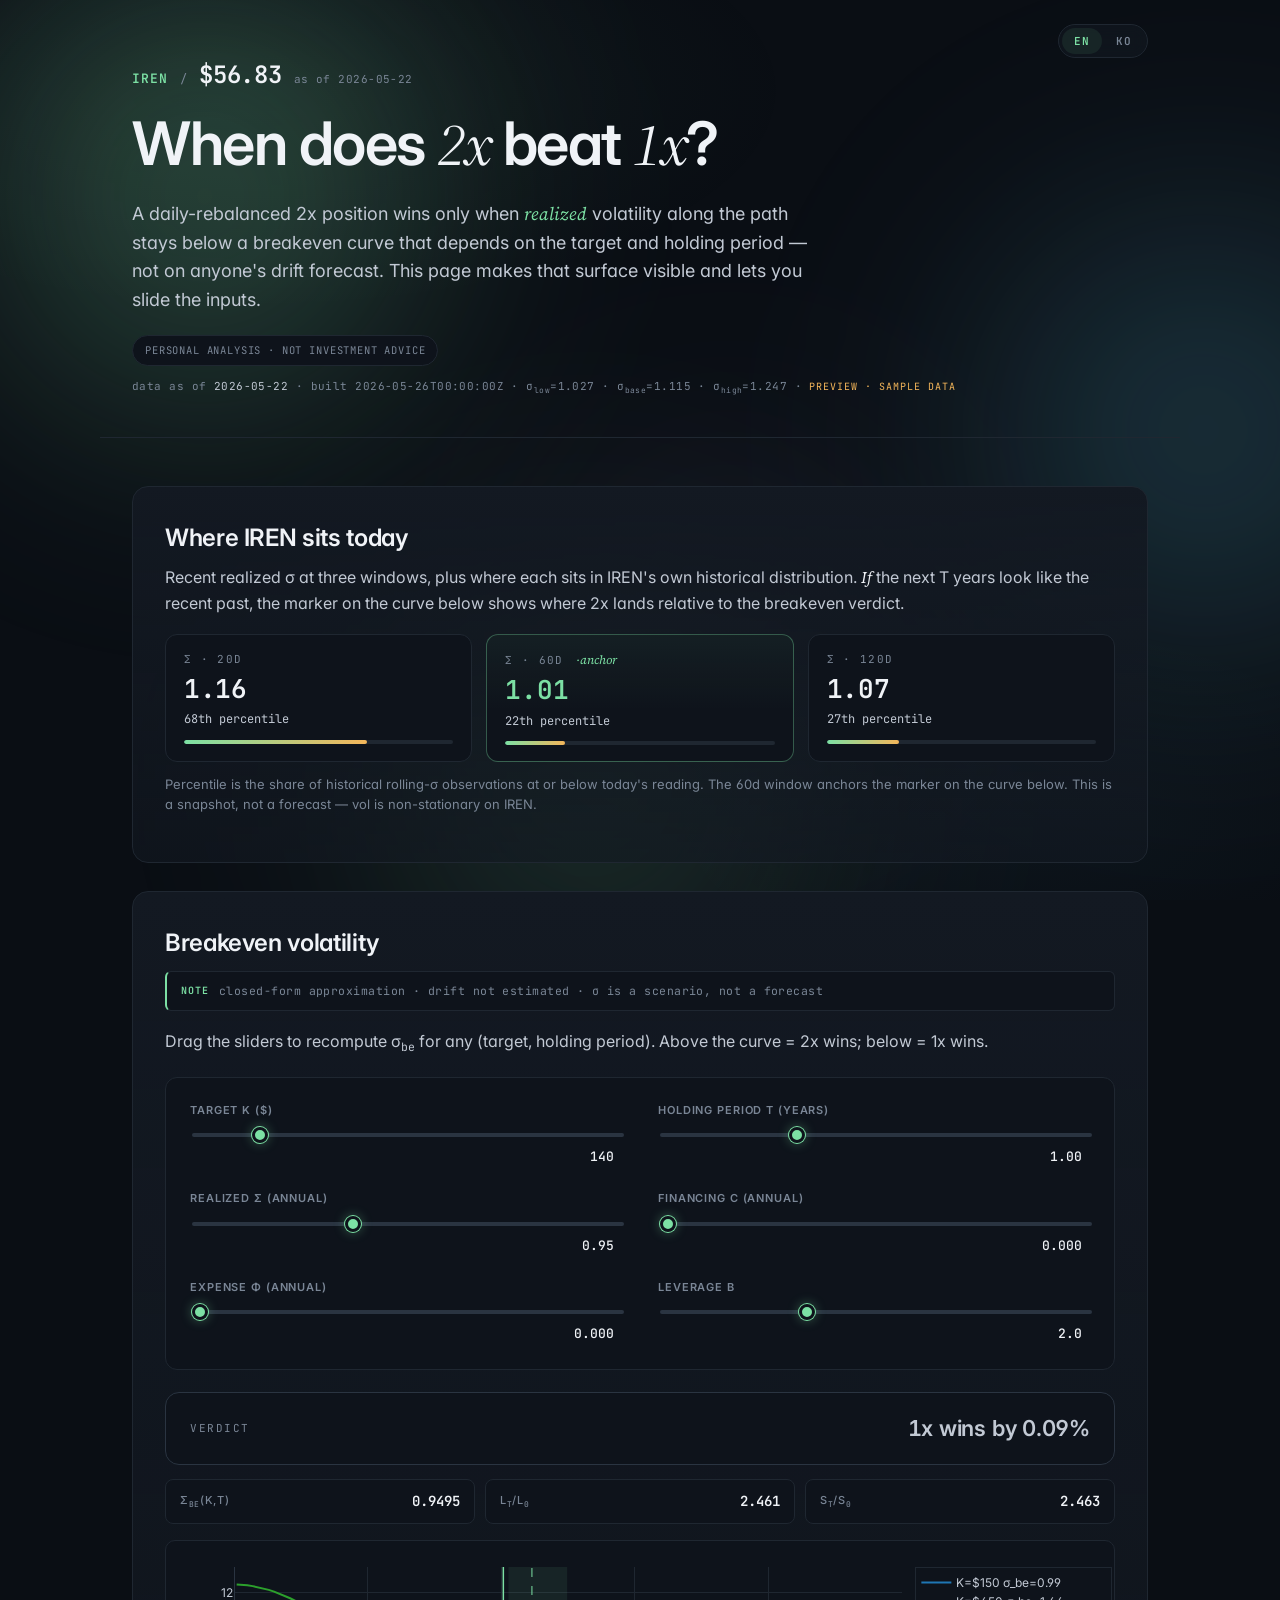
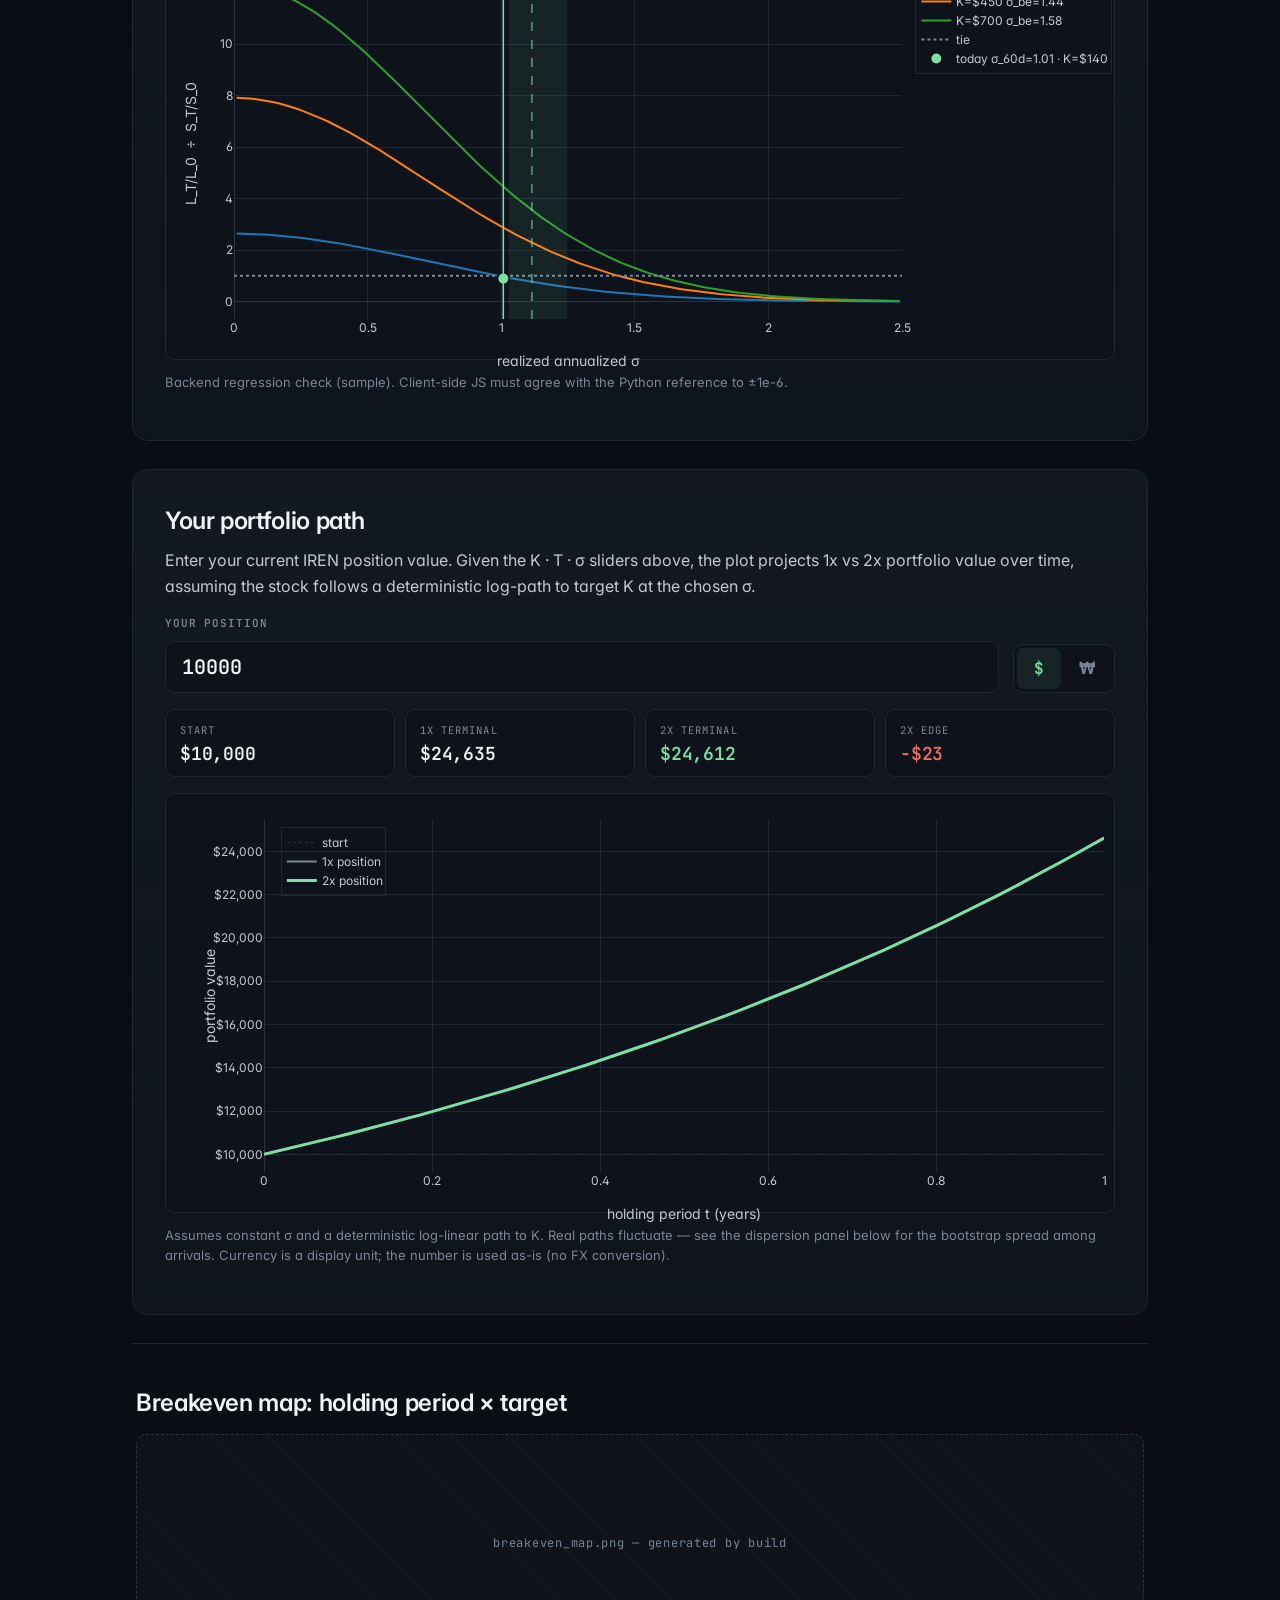
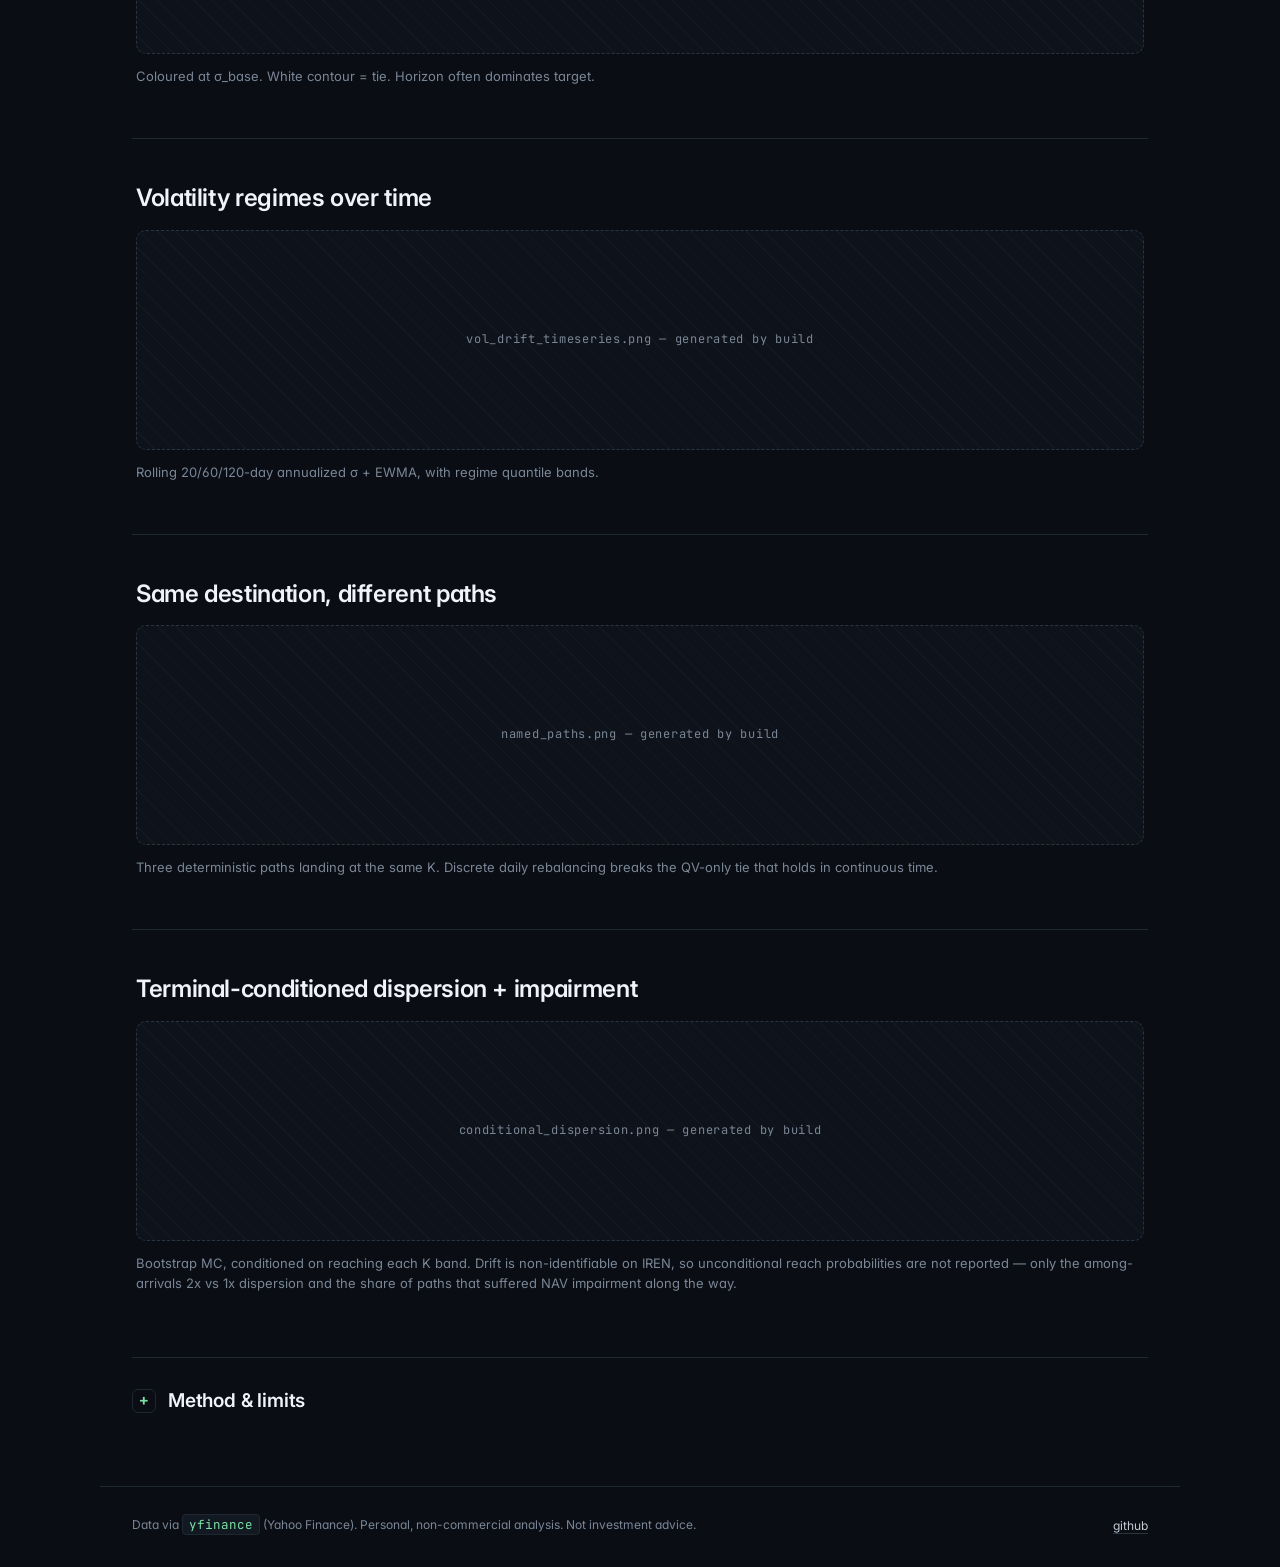
==== commit c454cac9: "Revise : 디커플링 추가" ====
--- a/web/preview.html
+++ b/web/preview.html
@@ -33,8 +33,8 @@
     <div class="hero-context">
       <span class="hc-ticker">IREN</span>
       <span class="hc-divider">/</span>
-      <span class="hc-spot">$58.00</span>
-      <span class="hc-date" data-ko="2026-05-26 기준">as of 2026-05-26</span>
+      <span class="hc-spot">$56.83</span>
+      <span class="hc-date" data-ko="2026-05-22 기준">as of 2026-05-22</span>
     </div>
 
     <h1 data-ko="<em>2x</em>가 <em>1x</em>를 이기는 조건은?">
@@ -50,11 +50,13 @@
     <div class="meta-row">
       <span class="disclaimer-pill" data-ko="개인 분석 · 투자 자문 아님">Personal analysis · not investment advice</span>
       <span class="meta-sub">
-        <span data-ko="데이터 기준일">data as of</span> <time>2026-05-26</time>
+        <span data-ko="데이터 기준일">data as of</span> <time>2026-05-22</time>
         ·
         <span data-ko="빌드">built</span> 2026-05-26T00:00:00Z
         ·
-        σ<sub>low</sub>=0.620 · σ<sub>base</sub>=0.950 · σ<sub>high</sub>=1.380
+        σ<sub>low</sub>=1.027 · σ<sub>base</sub>=1.115 · σ<sub>high</sub>=1.247
+        ·
+        <span style="color: var(--accent-warm); font-size: 10px; letter-spacing: 0.1em;">PREVIEW · SAMPLE DATA</span>
       </span>
     </div>
   </header>
@@ -314,12 +316,15 @@
         });
       });
 
-      const stub = { spot: 58, targets: [150, 450, 700],
-                     regimes: { low: 0.62, base: 0.95, high: 1.38 },
+      // Stub values from data_snapshot/iren_daily.csv (as of 2026-05-22). Built
+      // site uses live yfinance data so these may drift from production. Updating
+      // these only changes preview — production reads inputs.json from the build.
+      const stub = { spot: 56.83, targets: [150, 450, 700],
+                     regimes: { low: 1.027, base: 1.115, high: 1.247 },
                      sigma_now: {
-                       d20:  { sigma: 0.78, pct: 0.41, window: 20 },
-                       d60:  { sigma: 0.91, pct: 0.58, window: 60 },
-                       d120: { sigma: 1.04, pct: 0.71, window: 120 }
+                       d20:  { sigma: 1.164, pct: 0.677, window: 20 },
+                       d60:  { sigma: 1.008, pct: 0.217, window: 60 },
+                       d120: { sigma: 1.068, pct: 0.274, window: 120 }
                      } };
       const origFetch = window.fetch;
       window.fetch = function (input, init) {
